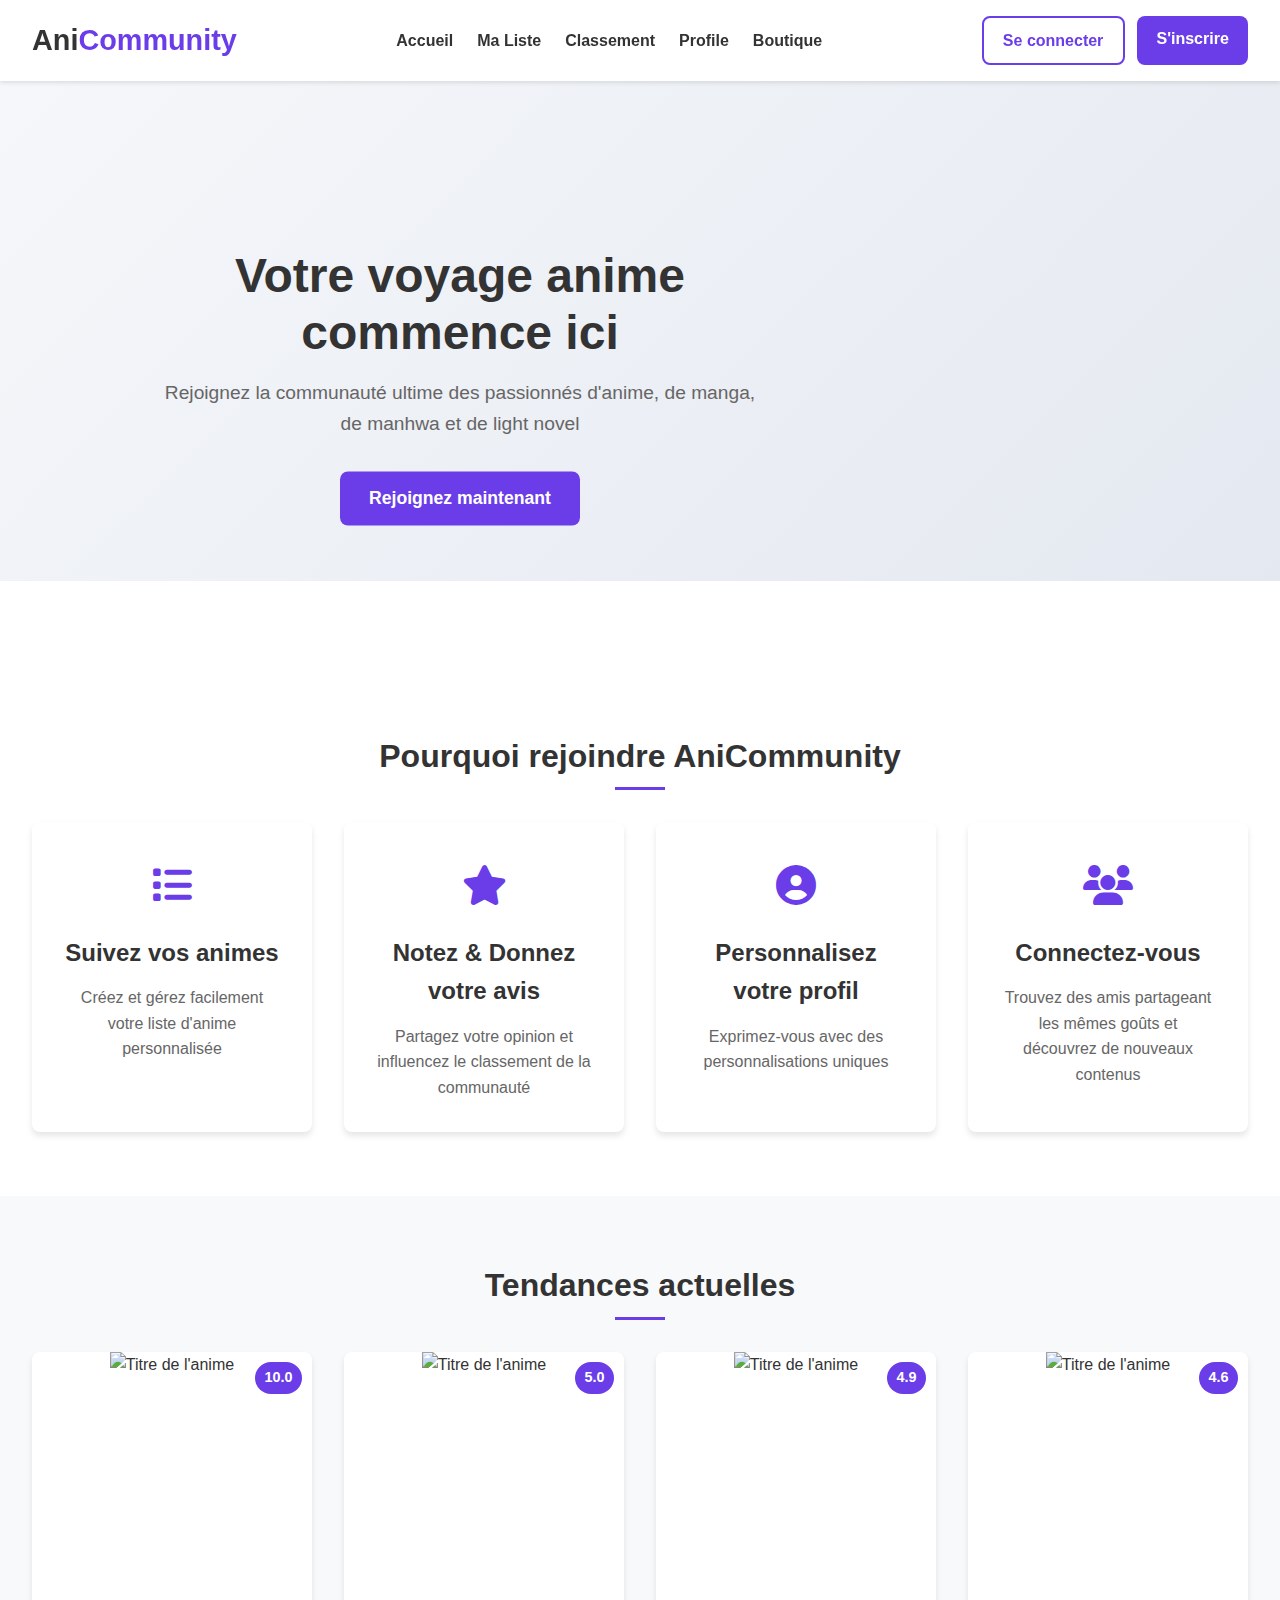
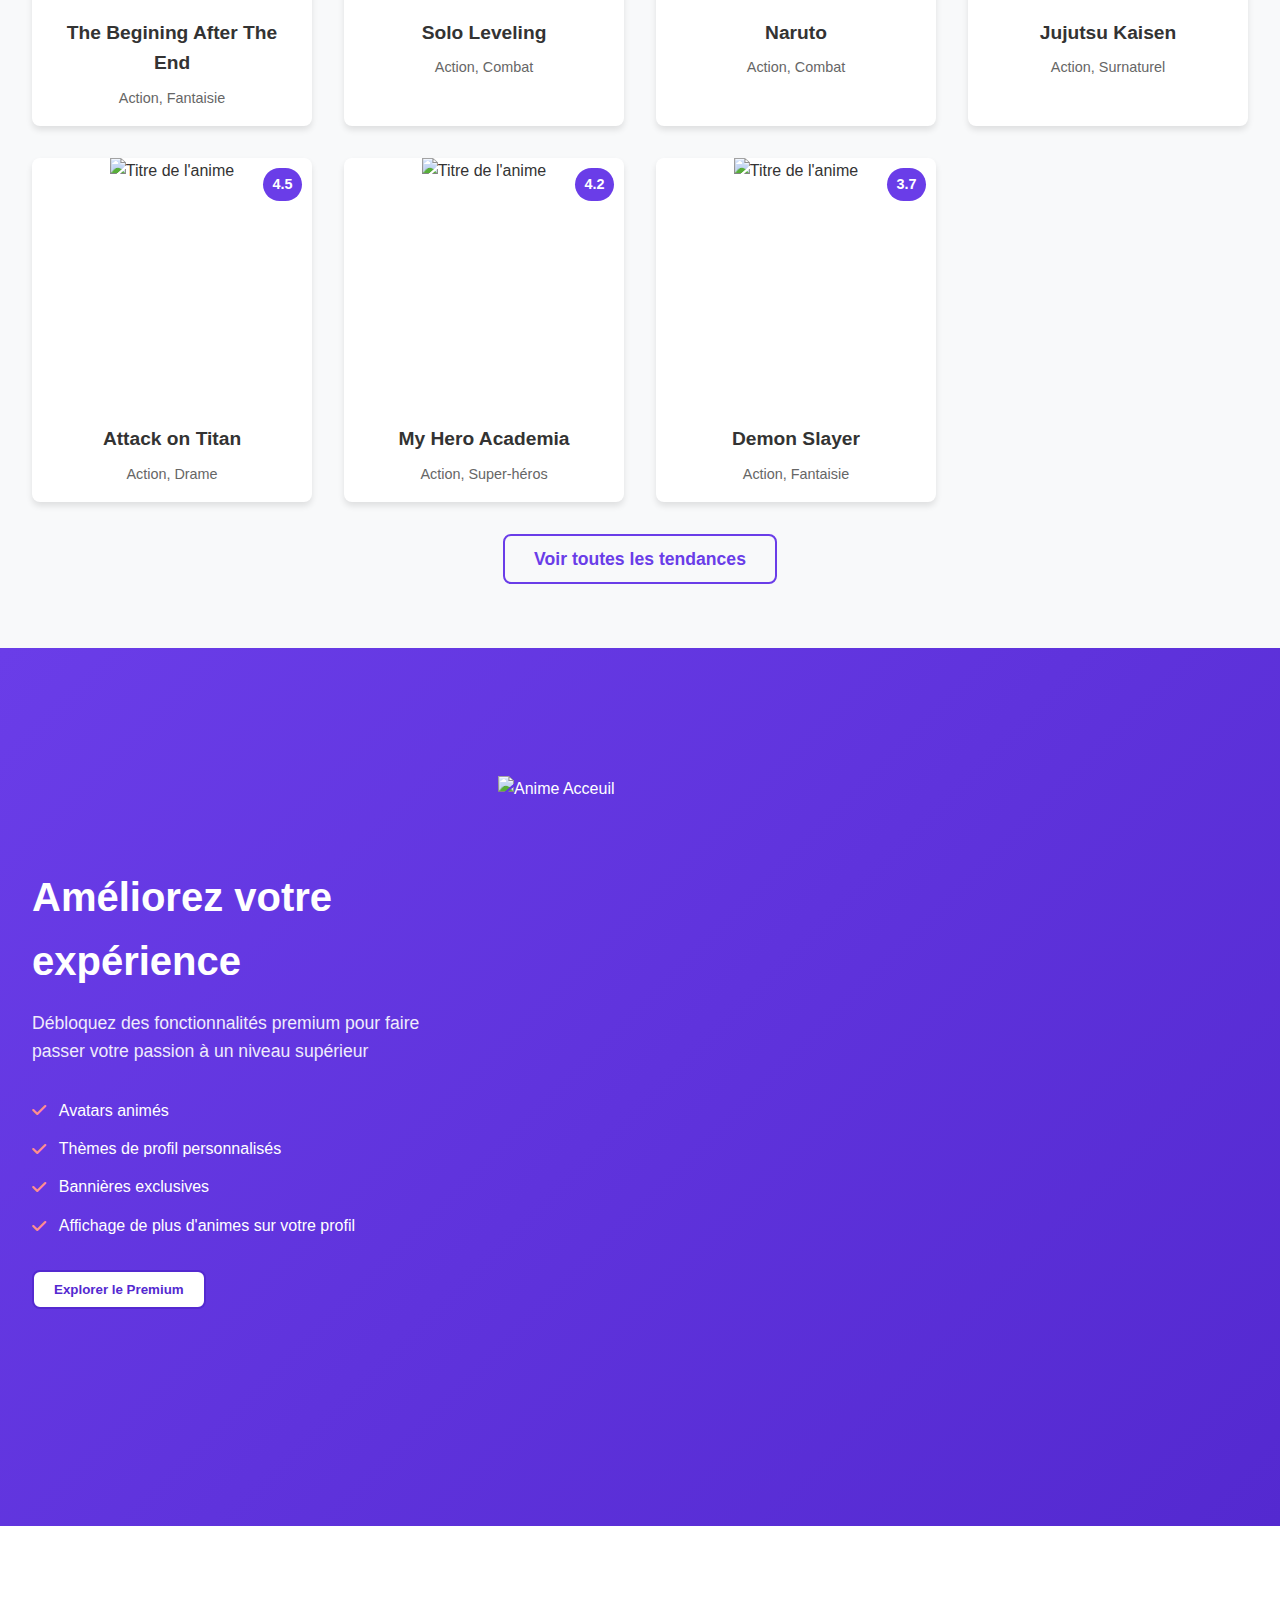
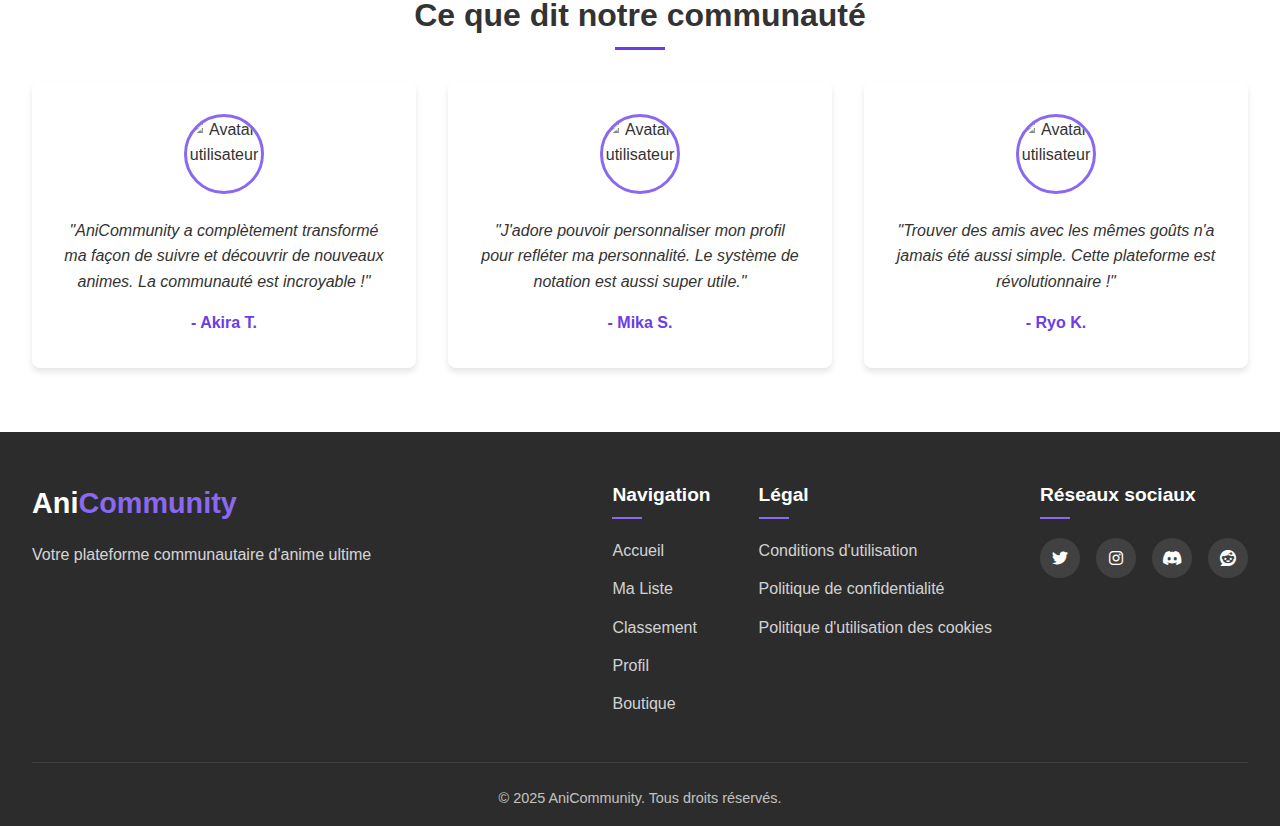
==== index.html @ d299026a "Corrections majeures" ====
<!DOCTYPE html>
<html lang="fr">
<head>
    <meta charset="UTF-8">
    <meta name="viewport" content="width=device-width, initial-scale=1.0">
    <title>AniCommunity - Accueil</title>
    <link rel="stylesheet" href="css/common.css">
    <link rel="stylesheet" href="css/index.css">
    <link rel="stylesheet" href="https://cdnjs.cloudflare.com/ajax/libs/font-awesome/6.4.0/css/all.min.css">
</head>
<body>
<header>
    <div id="navbar"></div>
    <script>
        fetch('navbar.html')
            .then(response => response.text())
            .then(data => document.getElementById('navbar').innerHTML = data);
    </script>
    <div class="hamburger">
        <span></span>
        <span></span>
        <span></span>
    </div>
</header>

<main>
    <section class="hero" style="position: relative; display: flex; align-items: center; justify-content: center; padding: 4rem 2rem; background: linear-gradient(135deg, #f5f7fa 0%, #e4e8f0 100%); z-index: 1; height: 500px;">
        <div class="hero-content" style="position: absolute; top: 50%; left: 50%; transform: translate(-80%, -30%); display: flex; flex-direction: column; align-items: center; justify-content: center; text-align: center;">
            <h1>Votre voyage anime commence ici</h1>
            <p>Rejoignez la communauté ultime des passionnés d'anime, de manga, de manhwa et de light novel</p>
            <a href="signup.html" class="btn btn-primary btn-large">Rejoignez maintenant</a>
        </div>
        <div class="hero-image" style="position: absolute; bottom: -300px; z-index: 1; left: 1200px;
@media (max-width: 1200px) { left: 900px; }
@media (max-width: 1440px) { left: 1100px; }">
            <img src="https://images-wixmp-ed30a86b8c4ca887773594c2.wixmp.com/f/8320e647-808a-4f99-9e38-e2a11ae2dbf0/dexfn2w-8a8ba5c8-3cc8-4432-b6ec-16a33c236e7b.png?token=eyJ0eXAiOiJKV1QiLCJhbGciOiJIUzI1NiJ9.[base64].6tFrs7Dg-juh70Pyo8nhT8acpIIxEr-tc-CbVE7uX70" alt="Anime Acceuil" style="max-width: none; width: 450px; height: auto;">
        </div>
    </section>





    <section class="features" style="position: relative; z-index: 2; background: white; padding-top: 150px; overflow: hidden;">
        <h2 class="section-title">Pourquoi rejoindre AniCommunity</h2>
        <div class="feature-cards">
            <div class="feature-card">
                <div class="feature-icon">
                    <i class="fas fa-list"></i>
                </div>
                <h3>Suivez vos animes</h3>
                <p>Créez et gérez facilement votre liste d'anime personnalisée</p>
            </div>
            <div class="feature-card">
                <div class="feature-icon">
                    <i class="fas fa-star"></i>
                </div>
                <h3>Notez & Donnez votre avis</h3>
                <p>Partagez votre opinion et influencez le classement de la communauté</p>
            </div>
            <div class="feature-card">
                <div class="feature-icon">
                    <i class="fas fa-user-circle"></i>
                </div>
                <h3>Personnalisez votre profil</h3>
                <p>Exprimez-vous avec des personnalisations uniques</p>
            </div>
            <div class="feature-card">
                <div class="feature-icon">
                    <i class="fas fa-users"></i>
                </div>
                <h3>Connectez-vous</h3>
                <p>Trouvez des amis partageant les mêmes goûts et découvrez de nouveaux contenus</p>
            </div>
        </div>
    </section>




    <section class="trending">
        <h2 class="section-title">Tendances actuelles</h2>
        <div class="anime-grid">
            <div class="anime-card">
                <div class="anime-image">
                    <img src="https://static.fnac-static.com/multimedia/Images/FR/NR/91/cf/e0/14733201/1507-1/tsp20230822075027/The-Beginning-After-the-End-T01.jpg" alt="Titre de l'anime">
                    <div class="rating">10.0</div>
                </div>
                <div class="anime-info">
                    <h3>The Begining After The End</h3>
                    <p>Action, Fantaisie</p>
                </div>
            </div>
            <div class="anime-card">
                <div class="anime-image">
                    <img src="https://i.etsystatic.com/37268737/r/il/68e56f/5739564279/il_fullxfull.5739564279_42bi.jpg" alt="Titre de l'anime">
                    <div class="rating">5.0</div>
                </div>
                <div class="anime-info">
                    <h3>Solo Leveling</h3>
                    <p>Action, Combat</p>
                </div>
            </div>
            <div class="anime-card">
                <div class="anime-image">
                    <img src="https://static.posters.cz/image/1300/affiches-et-posters/naruto-shippuden-group-i129089.jpg" alt="Titre de l'anime">
                    <div class="rating">4.9</div>
                </div>
                <div class="anime-info">
                    <h3>Naruto</h3>
                    <p>Action, Combat</p>
                </div>
            </div>
            <div class="anime-card">
                <div class="anime-image">
                    <img src="https://m.media-amazon.com/images/I/71Nel1871TL._AC_UF1000,1000_QL80_.jpg" alt="Titre de l'anime">
                    <div class="rating">4.6</div>
                </div>
                <div class="anime-info">
                    <h3>Jujutsu Kaisen</h3>
                    <p>Action, Surnaturel</p>
                </div>
            </div>
            <div class="anime-card">
                <div class="anime-image">
                    <img src="https://m.media-amazon.com/images/I/51K4w8DY5cL.jpg" alt="Titre de l'anime">
                    <div class="rating">4.5</div>
                </div>
                <div class="anime-info">
                    <h3>Attack on Titan</h3>
                    <p>Action, Drame</p>
                </div>
            </div>
            <div class="anime-card">
                <div class="anime-image">
                    <img src="https://www.yourdecoration.fr/cdn/shop/files/gbeye-fp4632-my-hero-academia-group-affiche-61x91-5cm.jpg?v=1727850975" alt="Titre de l'anime">
                    <div class="rating">4.2</div>
                </div>
                <div class="anime-info">
                    <h3>My Hero Academia</h3>
                    <p>Action, Super-héros</p>
                </div>
            </div>
            <div class="anime-card">
                <div class="anime-image">
                    <img src="https://m.media-amazon.com/images/I/71y0SGQsYLL._AC_SL1272_.jpg" alt="Titre de l'anime">
                    <div class="rating">3.7</div>
                </div>
                <div class="anime-info">
                    <h3>Demon Slayer</h3>
                    <p>Action, Fantaisie</p>
                </div>
            </div>
        </div>
        <button class="btn btn-secondary btn-large">Voir toutes les tendances</button>
    </section>

    <section class="premium-features">
        <div class="premium-content">
        <h2>Améliorez votre expérience</h2>
        <p>Débloquez des fonctionnalités premium pour faire passer votre passion à un niveau supérieur</p>
        <ul class="premium-list">
            <li><i class="fas fa-check"></i> Avatars animés</li>
            <li><i class="fas fa-check"></i> Thèmes de profil personnalisés</li>
            <li><i class="fas fa-check"></i> Bannières exclusives</li>
            <li><i class="fas fa-check"></i> Affichage de plus d'animes sur votre profil</li>
        </ul>
            <button class="btn btn-primary" style="background-color: white; color: #5429D0FF; border: 2px solid #5429D0FF; padding: 10px 20px; cursor: pointer; transition: all 0.3s ease;"
                    onmouseover="this.style.backgroundColor='#5429D0FF'; this.style.color='white';" onmouseout="this.style.backgroundColor='white'; this.style.color='#5429D0FF';">
                Explorer le Premium
            </button>
    </div>
        <div class="premium-image" style="position: relative; top: 64px;">
            <img src="https://www.pngplay.com/wp-content/uploads/12/Anime-Profile-Pictures-Transparent-Free-PNG.png" alt="Anime Acceuil" width="750" height="750">
        </div>
    </section>

    <section class="testimonials">
        <h2 class="section-title">Ce que dit notre communauté</h2>
        <div class="testimonial-cards">
            <div class="testimonial-card">
                <div class="user-avatar">
                    <img src="https://i.pinimg.com/736x/d0/c2/08/d0c208ff30a19f9da03ac38a7fea2071.jpg" alt="Avatar utilisateur">
                </div>
                <p class="testimonial-text">"AniCommunity a complètement transformé ma façon de suivre et découvrir de nouveaux animes. La communauté est incroyable !"</p>
                <p class="user-name">- Akira T.</p>
            </div>
            <div class="testimonial-card">
                <div class="user-avatar">
                    <img src="https://img.lovepik.com/element/45006/1281.png_860.png" alt="Avatar utilisateur">
                </div>
                <p class="testimonial-text">"J'adore pouvoir personnaliser mon profil pour refléter ma personnalité. Le système de notation est aussi super utile."</p>
                <p class="user-name">- Mika S.</p>
            </div>
            <div class="testimonial-card">
                <div class="user-avatar">
                    <img src="https://i.pinimg.com/736x/f9/33/43/f9334337328ec9e815d8a78c907fe5c3.jpg" alt="Avatar utilisateur">
                </div>
                <p class="testimonial-text">"Trouver des amis avec les mêmes goûts n'a jamais été aussi simple. Cette plateforme est révolutionnaire !"</p>
                <p class="user-name">- Ryo K.</p>
            </div>
        </div>
    </section>


</main>

<footer>
    <div class="footer-content">
        <div class="footer-logo">
            <h2>Ani<span>Community</span></h2>
            <p>Votre plateforme communautaire d'anime ultime</p>
        </div>
        <div class="footer-links">
            <div class="footer-column">
                <h3>Navigation</h3>
                <ul>
                    <li><a href="index.html">Accueil</a></li>
                    <li><a href="anime-list.html">Ma Liste</a></li>
                    <li><a href="rankings.html">Classement</a></li>
                    <li><a href="profile.html">Profil</a></li>
                    <li><a href="shop.html">Boutique</a></li>
                </ul>
            </div>
            <div class="footer-column">
                <h3>Légal</h3>
                <ul>
                    <li><a href="#">Conditions d'utilisation</a></li>
                    <li><a href="#">Politique de confidentialité</a></li>
                    <li><a href="#">Politique d'utilisation des cookies</a></li>
                </ul>
            </div>
            <div class="footer-column">
                <h3>Réseaux sociaux</h3>
                <div class="social-icons">
                    <a href="#"><i class="fab fa-twitter"></i></a>
                    <a href="#"><i class="fab fa-instagram"></i></a>
                    <a href="#"><i class="fab fa-discord"></i></a>
                    <a href="#"><i class="fab fa-reddit"></i></a>
                </div>
            </div>
        </div>
    </div>
    <div class="footer-bottom">
        <p>&copy; 2025 AniCommunity. Tous droits réservés.</p>
    </div>
</footer>
</body>
</html>
---- css/common.css ----
/* Global Styles */
:root {
  --primary-color: #6a3de8;
  --primary-light: #8b68f1;
  --primary-dark: #5429d0;
  --secondary-color: #ff6b6b;
  --secondary-light: #ff8e8e;
  --secondary-dark: #e54b4b;
  --text-color: #333333;
  --text-light: #666666;
  --background-color: #ffffff;
  --background-alt: #f8f9fa;
  --border-color: #e0e0e0;
  --success-color: #4caf50;
  --warning-color: #ff9800;
  --danger-color: #f44336;
  --box-shadow: 0 4px 6px rgba(0, 0, 0, 0.1);
  --transition: all 0.3s ease;
  --border-radius: 8px;
}

* {
  margin: 0;
  padding: 0;
  box-sizing: border-box;
}

body {
  font-family: "Segoe UI", Tahoma, Geneva, Verdana, sans-serif;
  color: var(--text-color);
  background-color: var(--background-color);
  line-height: 1.6;
}

a {
  text-decoration: none;
  color: var(--primary-color);
  transition: var(--transition);
}

a:hover {
  color: var(--primary-dark);
}

ul {
  list-style: none;
}

img {
  max-width: 100%;
  height: auto;
}

.container {
  width: 100%;
  max-width: 1200px;
  margin: 0 auto;
  padding: 0 20px;
}

.section-title {
  font-size: 2rem;
  font-weight: 700;
  text-align: center;
  margin-bottom: 2rem;
  position: relative;
  padding-bottom: 0.5rem;
}

.section-title::after {
  content: "";
  position: absolute;
  bottom: 0;
  left: 50%;
  transform: translateX(-50%);
  width: 50px;
  height: 3px;
  background-color: var(--primary-color);
}

/* Button Styles */
.btn {
  display: inline-block;
  padding: 0.6rem 1.2rem;
  border-radius: var(--border-radius);
  font-weight: 600;
  cursor: pointer;
  transition: var(--transition);
  border: none;
  outline: none;
  text-align: center;
}

.btn-primary {
  background-color: var(--primary-color);
  color: white;
}

.btn-primary:hover {
  background-color: var(--primary-dark);
}

.btn-secondary {
  background-color: transparent;
  color: var(--primary-color);
  border: 2px solid var(--primary-color);
}

.btn-secondary:hover {
  background-color: var(--primary-color);
  color: white;
}

.btn-large {
  padding: 0.8rem 1.8rem;
  font-size: 1.1rem;
}

.btn-icon {
  background: none;
  border: none;
  color: var(--text-light);
  cursor: pointer;
  font-size: 1rem;
  transition: var(--transition);
}

.btn-icon:hover {
  color: var(--primary-color);
}

/* Navbar Styles */
.navbar {
  display: flex;
  justify-content: space-between;
  align-items: center;
  padding: 1rem 2rem;
  background-color: white;
  box-shadow: 0 2px 4px rgba(0, 0, 0, 0.1);
  position: sticky;
  top: 0;
  z-index: 1000;
}

.logo h1 {
  font-size: 1.8rem;
  font-weight: 800;
  color: var(--text-color);
}

.logo span {
  color: var(--primary-color);
}

.nav-links {
  display: flex;
  gap: 1.5rem;
}

.nav-links a {
  color: var(--text-color);
  font-weight: 600;
  padding: 0.5rem 0;
  position: relative;
}

.nav-links a::after {
  content: "";
  position: absolute;
  bottom: 0;
  left: 0;
  width: 0;
  height: 2px;
  background-color: var(--primary-color);
  transition: var(--transition);
}

.nav-links a:hover::after,
.nav-links a.active::after {
  width: 100%;
}

.nav-links a.active {
  color: var(--primary-color);
}

.auth-buttons {
  display: flex;
  gap: 0.8rem;
}

.hamburger {
  display: none;
  flex-direction: column;
  cursor: pointer;
}

.hamburger span {
  width: 25px;
  height: 3px;
  background-color: var(--text-color);
  margin: 2px 0;
  transition: var(--transition);
}

/* Footer Styles */
footer {
  background-color: #2c2c2c;
  color: white;
  padding: 3rem 2rem 1rem;
}

.footer-content {
  display: flex;
  flex-wrap: wrap;
  justify-content: space-between;
  margin-bottom: 2rem;
}

.footer-logo h2 {
  font-size: 1.8rem;
  margin-bottom: 1rem;
}

.footer-logo span {
  color: var(--primary-light);
}

.footer-logo p {
  opacity: 0.8;
}

.footer-links {
  display: flex;
  flex-wrap: wrap;
  gap: 3rem;
}

.footer-column h3 {
  margin-bottom: 1.2rem;
  font-size: 1.2rem;
  position: relative;
  padding-bottom: 0.5rem;
}

.footer-column h3::after {
  content: "";
  position: absolute;
  bottom: 0;
  left: 0;
  width: 30px;
  height: 2px;
  background-color: var(--primary-light);
}

.footer-column ul li {
  margin-bottom: 0.8rem;
}

.footer-column ul li a {
  color: rgba(255, 255, 255, 0.8);
  transition: var(--transition);
}

.footer-column ul li a:hover {
  color: var(--primary-light);
}

.social-icons {
  display: flex;
  gap: 1rem;
}

.social-icons a {
  display: flex;
  align-items: center;
  justify-content: center;
  width: 40px;
  height: 40px;
  border-radius: 50%;
  background-color: rgba(255, 255, 255, 0.1);
  color: white;
  transition: var(--transition);
}

.social-icons a:hover {
  background-color: var(--primary-color);
  transform: translateY(-3px);
}

.footer-bottom {
  text-align: center;
  padding-top: 1.5rem;
  border-top: 1px solid rgba(255, 255, 255, 0.1);
}

.footer-bottom p {
  opacity: 0.7;
  font-size: 0.9rem;
}

/* Common Components */
.pagination {
  display: flex;
  justify-content: center;
  gap: 0.5rem;
  margin-top: 2rem;
}

.pagination-btn {
  width: 40px;
  height: 40px;
  display: flex;
  align-items: center;
  justify-content: center;
  border: 1px solid var(--border-color);
  background-color: white;
  border-radius: 4px;
  cursor: pointer;
  transition: var(--transition);
}

.pagination-btn:hover {
  border-color: var(--primary-color);
  color: var(--primary-color);
}

.pagination-btn.active {
  background-color: var(--primary-color);
  color: white;
  border-color: var(--primary-color);
}

/* Tab Components */
.tab-btn {
  background: none;
  border: none;
  padding: 0.5rem 1rem;
  font-size: 1rem;
  font-weight: 600;
  color: var(--text-light);
  cursor: pointer;
  transition: var(--transition);
  position: relative;
}

.tab-btn::after {
  content: "";
  position: absolute;
  bottom: -1rem;
  left: 0;
  width: 0;
  height: 3px;
  background-color: var(--primary-color);
  transition: var(--transition);
}

.tab-btn:hover {
  color: var(--primary-color);
}

.tab-btn.active {
  color: var(--primary-color);
}

.tab-btn.active::after {
  width: 100%;
}

.tab-content {
  display: none;
}

.tab-content.active {
  display: block;
}

/* Anime Card Component */
.anime-grid {
  display: grid;
  grid-template-columns: repeat(auto-fill, minmax(220px, 1fr));
  gap: 2rem;
  margin: 2rem 0;
}

.anime-card {
  background-color: white;
  border-radius: var(--border-radius);
  overflow: hidden;
  box-shadow: var(--box-shadow);
  transition: var(--transition);
}

.anime-card:hover {
  transform: translateY(-5px);
}

.anime-image {
  position: relative;
  height: 250px;
  overflow: hidden;
}

.anime-image img {
  width: 100%;
  height: 100%;
  object-fit: cover;
  transition: var(--transition);
}

.anime-card:hover .anime-image img {
  transform: scale(1.05);
}

.rating {
  position: absolute;
  top: 10px;
  right: 10px;
  background-color: var(--primary-color);
  color: white;
  padding: 0.3rem 0.6rem;
  border-radius: 20px;
  font-weight: 700;
  font-size: 0.9rem;
}

.anime-info {
  padding: 1rem;
}

.anime-info h3 {
  margin-bottom: 0.5rem;
  font-size: 1.2rem;
}

.anime-info p {
  color: var(--text-light);
  font-size: 0.9rem;
}

/* Responsive Styles */
@media (max-width: 1024px) {
  .footer-content {
    flex-direction: column;
    gap: 2rem;
  }
}

@media (max-width: 768px) {
  .navbar {
    position: relative;
  }

  .nav-links {
    position: absolute;
    top: 100%;
    left: 0;
    width: 100%;
    flex-direction: column;
    background-color: white;
    padding: 1rem 0;
    box-shadow: 0 4px 6px rgba(0, 0, 0, 0.1);
    display: none;
    z-index: 1000;
  }

  .nav-links.active {
    display: flex;
  }

  .hamburger {
    display: flex;
  }

  .hamburger.active span:nth-child(1) {
    transform: rotate(45deg) translate(5px, 5px);
  }

  .hamburger.active span:nth-child(2) {
    opacity: 0;
  }

  .hamburger.active span:nth-child(3) {
    transform: rotate(-45deg) translate(5px, -5px);
  }

  .auth-buttons {
    display: none;
  }

  .footer-content {
    flex-direction: column;
    gap: 2rem;
  }

  .footer-links {
    flex-direction: column;
    gap: 2rem;
  }

  .anime-grid {
    grid-template-columns: 1fr;
  }
}

@media (max-width: 480px) {
  .section-title {
    font-size: 1.5rem;
  }

  .tab-btn::after {
    bottom: 0;
  }
}
---- css/index.css ----
/* Hero Section */
.hero {
  display: flex;
  align-items: center;
  justify-content: space-between;
  padding: 4rem 2rem;
  background: linear-gradient(135deg, #f5f7fa 0%, #e4e8f0 100%);
}

.hero-content {
  flex: 1;
  max-width: 600px;
}

.hero-content h1 {
  font-size: 3rem;
  font-weight: 800;
  margin-bottom: 1rem;
  line-height: 1.2;
}

.hero-content p {
  font-size: 1.2rem;
  margin-bottom: 2rem;
  color: var(--text-light);
}

.hero-image {
  flex: 1;
  display: flex;
  justify-content: center;
  align-items: center;
}

.hero-image img {
  max-width: 100%;
  animation: float 3s ease-in-out infinite;
}

@keyframes float {
  0% {
    transform: translateY(0px);
  }
  50% {
    transform: translateY(-10px);
  }
  100% {
    transform: translateY(0px);
  }
}

/* Features Section */
.features {
  padding: 4rem 2rem;
  background-color: var(--background-color);
}

.feature-cards {
  display: grid;
  grid-template-columns: repeat(auto-fit, minmax(250px, 1fr));
  gap: 2rem;
  margin-top: 2rem;
}

.feature-card {
  background-color: white;
  padding: 2rem;
  border-radius: var(--border-radius);
  box-shadow: var(--box-shadow);
  text-align: center;
  transition: var(--transition);
}

.feature-card:hover {
  transform: translateY(-5px);
}

.feature-icon {
  font-size: 2.5rem;
  color: var(--primary-color);
  margin-bottom: 1rem;
}

.feature-card h3 {
  font-size: 1.5rem;
  margin-bottom: 0.8rem;
}

.feature-card p {
  color: var(--text-light);
}

/* Trending Section */
.trending {
  padding: 4rem 2rem;
  background-color: var(--background-alt);
  text-align: center;
}

/* Premium Features Section */
.premium-features {
  display: flex;
  align-items: center;
  padding: 4rem 2rem;
  background: linear-gradient(135deg, #6a3de8 0%, #5429d0 100%);
  color: white;
}

.premium-content {
  flex: 1;
  padding-right: 2rem;
}

.premium-content h2 {
  font-size: 2.5rem;
  margin-bottom: 1rem;
}

.premium-content p {
  margin-bottom: 2rem;
  font-size: 1.1rem;
  opacity: 0.9;
}

.premium-list {
  margin-bottom: 2rem;
}

.premium-list li {
  margin-bottom: 0.8rem;
  display: flex;
  align-items: center;
}

.premium-list li i {
  margin-right: 0.8rem;
  color: var(--secondary-light);
}

.premium-image {
  flex: 1;
  display: flex;
  justify-content: center;
}

/* Testimonials Section */
.testimonials {
  padding: 4rem 2rem;
  background-color: var(--background-color);
}

.testimonial-cards {
  display: grid;
  grid-template-columns: repeat(auto-fit, minmax(300px, 1fr));
  gap: 2rem;
  margin-top: 2rem;
}

.testimonial-card {
  background-color: white;
  padding: 2rem;
  border-radius: var(--border-radius);
  box-shadow: var(--box-shadow);
  text-align: center;
}

.user-avatar {
  width: 80px;
  height: 80px;
  border-radius: 50%;
  overflow: hidden;
  margin: 0 auto 1.5rem;
  border: 3px solid var(--primary-light);
}

.user-avatar img {
  width: 100%;
  height: 100%;
  object-fit: cover;
}

.testimonial-text {
  font-style: italic;
  margin-bottom: 1rem;
  color: var(--text-color);
}

.user-name {
  font-weight: 700;
  color: var(--primary-color);
}

/* Responsive Styles */
@media (max-width: 1024px) {
  .hero {
    flex-direction: column;
    text-align: center;
    gap: 2rem;
  }

  .hero-content {
    max-width: 100%;
  }

  .premium-features {
    flex-direction: column;
    text-align: center;
  }

  .premium-content {
    padding-right: 0;
    margin-bottom: 2rem;
  }

  .feature-cards,
  .testimonial-cards {
    grid-template-columns: 1fr;
  }
}

@media (max-width: 480px) {
  .hero-content h1 {
    font-size: 2rem;
  }

  .premium-content h2 {
    font-size: 1.8rem;
  }
}
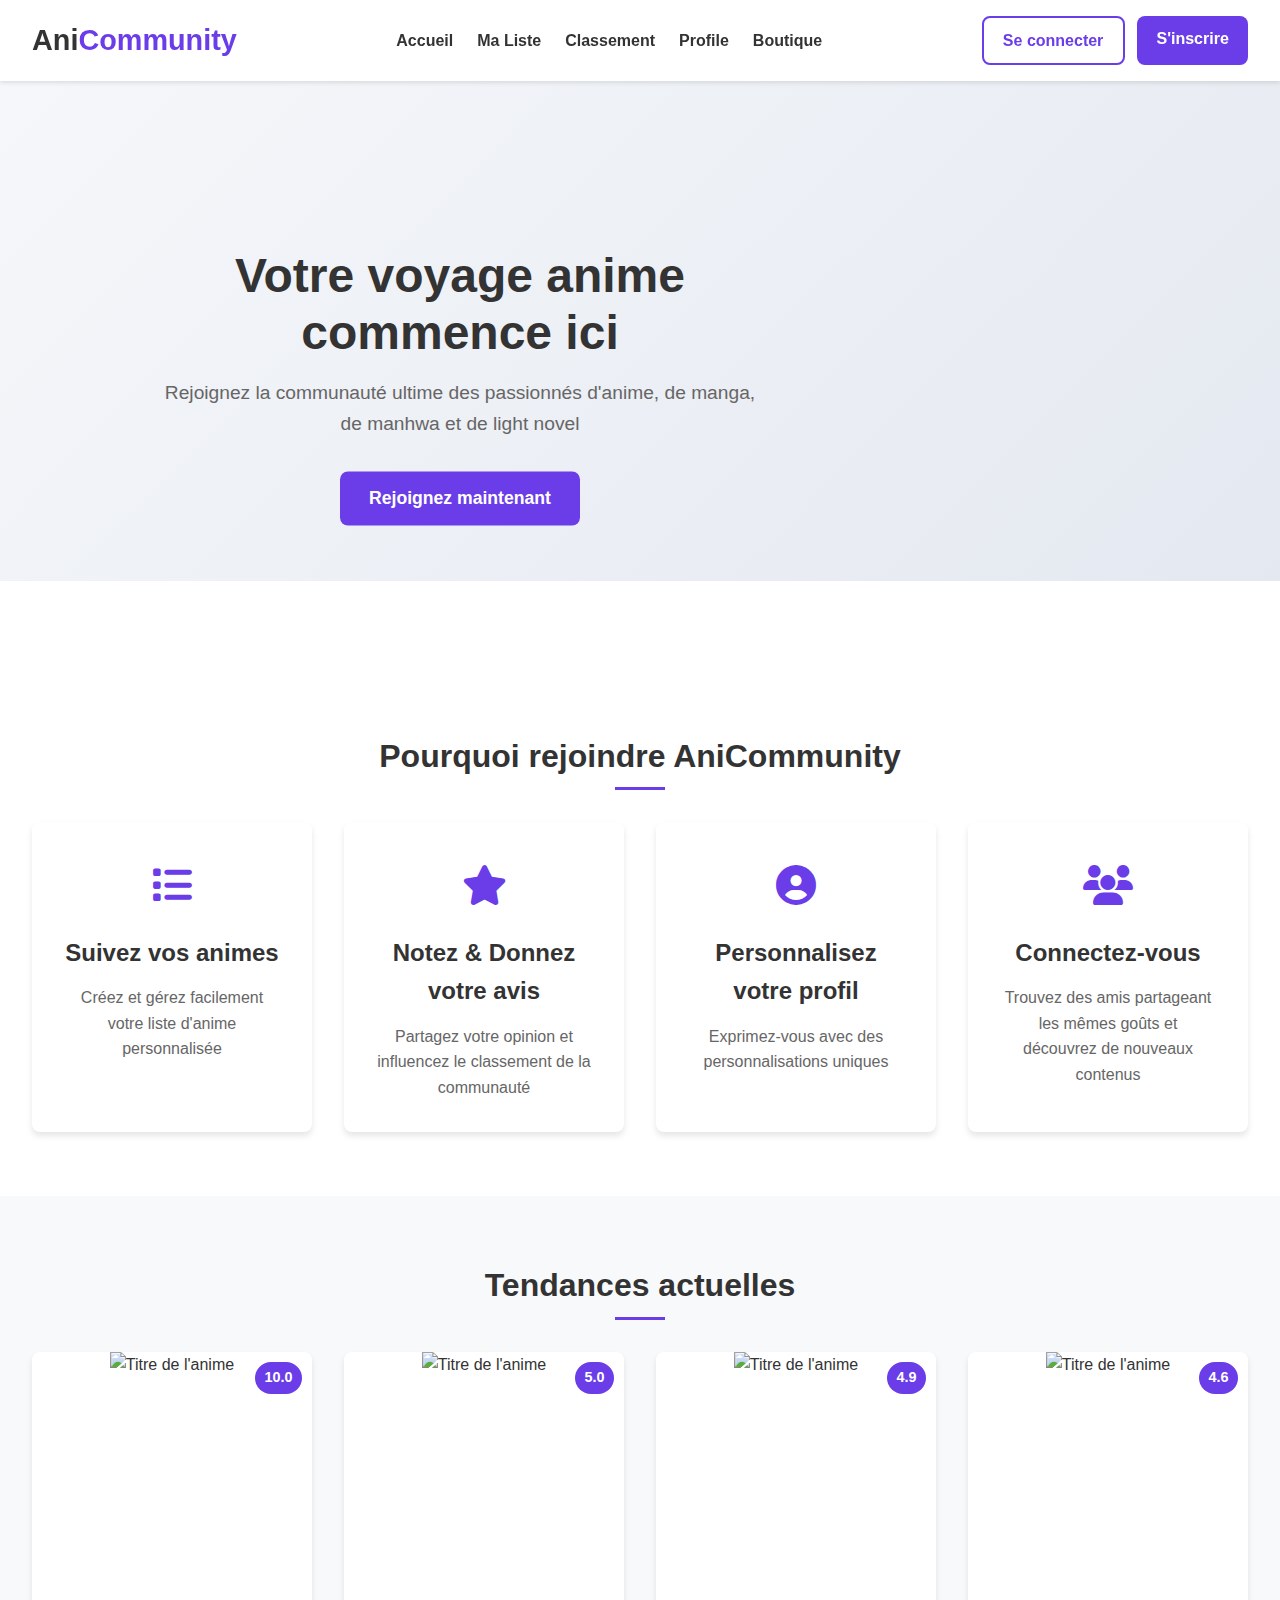
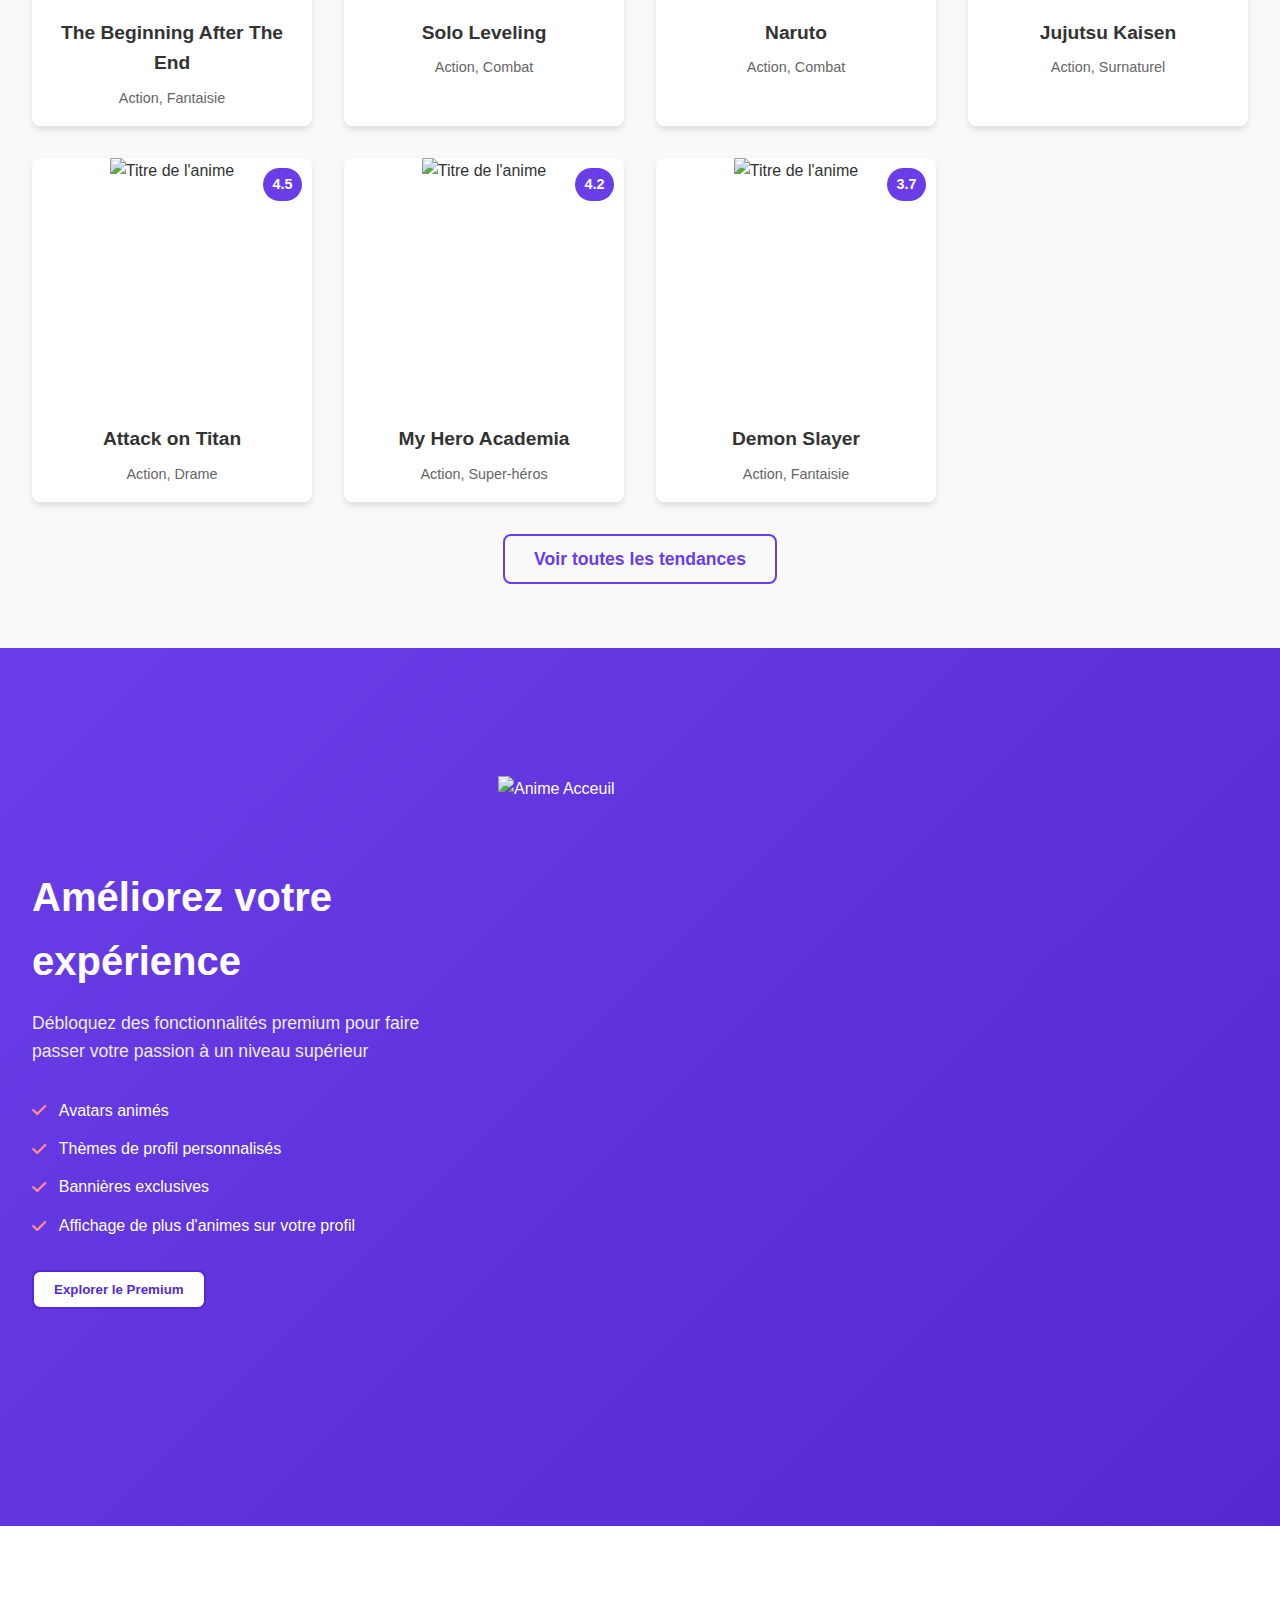
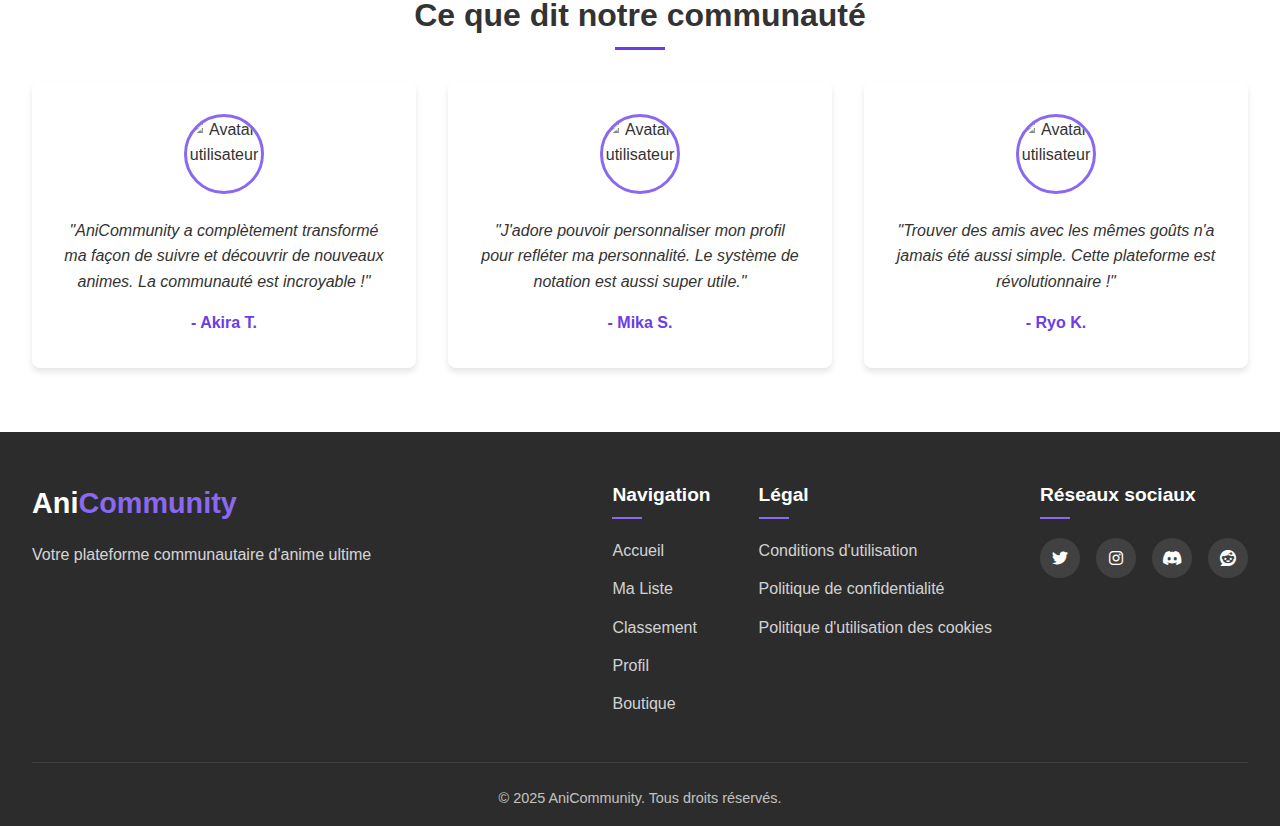
==== commit dea16657: "Update index.html" ====
--- a/index.html
+++ b/index.html
@@ -87,7 +87,7 @@
                     <div class="rating">10.0</div>
                 </div>
                 <div class="anime-info">
-                    <h3>The Begining After The End</h3>
+                    <h3>The Beginning After The End</h3>
                     <p>Action, Fantaisie</p>
                 </div>
             </div>
@@ -246,4 +246,4 @@
     </div>
 </footer>
 </body>
-</html>+</html>
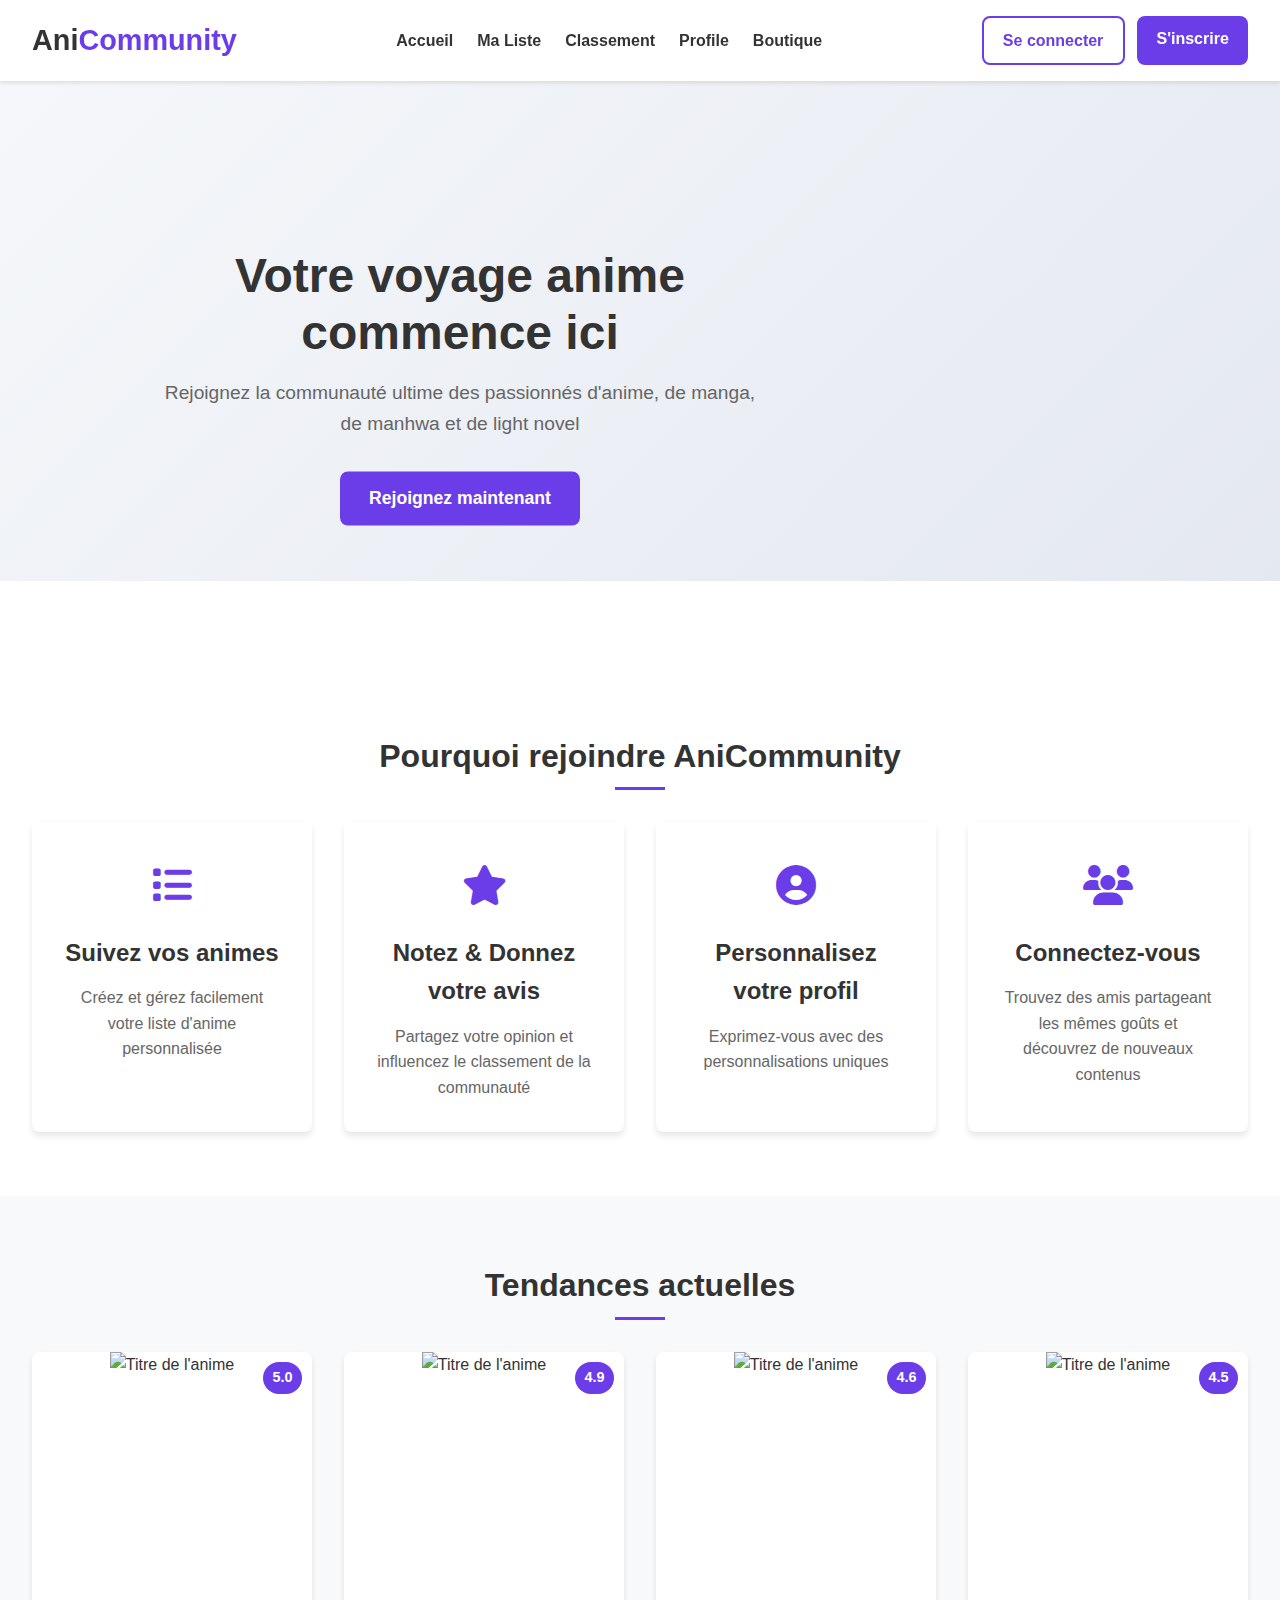
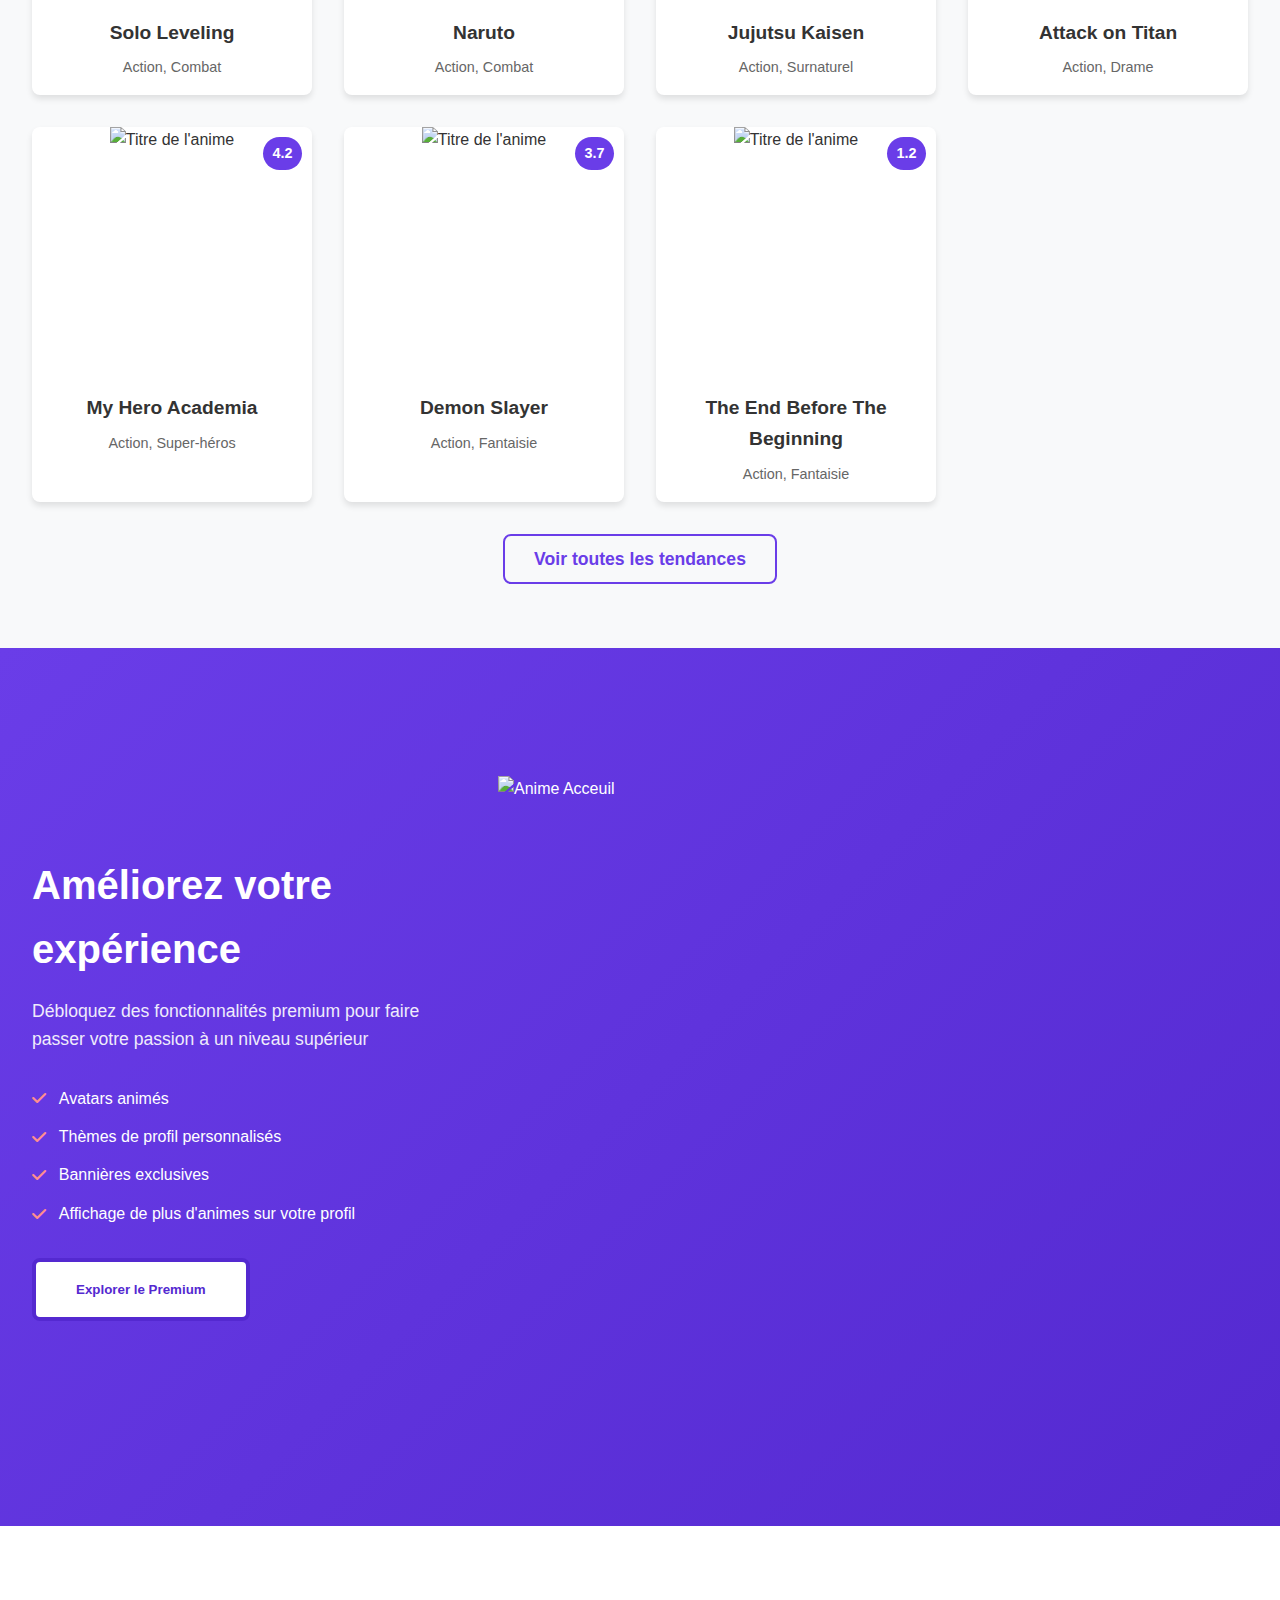
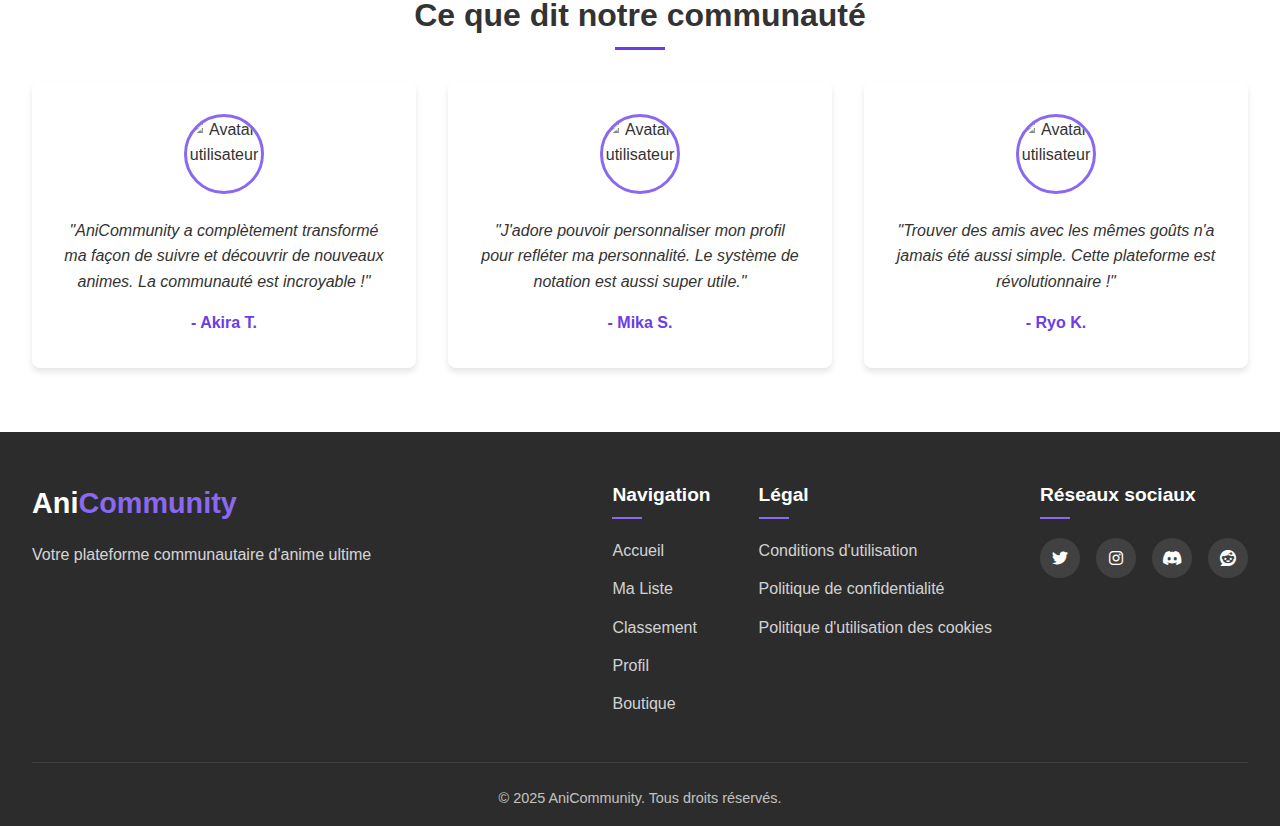
==== commit c9bb8281: "Ajoute image + modification classement" ====
--- a/index.html
+++ b/index.html
@@ -28,8 +28,9 @@
         <div class="hero-content" style="position: absolute; top: 50%; left: 50%; transform: translate(-80%, -30%); display: flex; flex-direction: column; align-items: center; justify-content: center; text-align: center;">
             <h1>Votre voyage anime commence ici</h1>
             <p>Rejoignez la communauté ultime des passionnés d'anime, de manga, de manhwa et de light novel</p>
-            <a href="signup.html" class="btn btn-primary btn-large">Rejoignez maintenant</a>
-        </div>
+            <a href="signup.html" class="btn btn-primary btn-large" style="color: #ffffff; text-decoration: none;" onmouseover="this.style.color='white'" onmouseout="this.style.color='white'">Rejoignez maintenant</a>
+        </div>
+
         <div class="hero-image" style="position: absolute; bottom: -300px; z-index: 1; left: 1200px;
 @media (max-width: 1200px) { left: 900px; }
 @media (max-width: 1440px) { left: 1100px; }">
@@ -83,16 +84,6 @@
         <div class="anime-grid">
             <div class="anime-card">
                 <div class="anime-image">
-                    <img src="https://static.fnac-static.com/multimedia/Images/FR/NR/91/cf/e0/14733201/1507-1/tsp20230822075027/The-Beginning-After-the-End-T01.jpg" alt="Titre de l'anime">
-                    <div class="rating">10.0</div>
-                </div>
-                <div class="anime-info">
-                    <h3>The Beginning After The End</h3>
-                    <p>Action, Fantaisie</p>
-                </div>
-            </div>
-            <div class="anime-card">
-                <div class="anime-image">
                     <img src="https://i.etsystatic.com/37268737/r/il/68e56f/5739564279/il_fullxfull.5739564279_42bi.jpg" alt="Titre de l'anime">
                     <div class="rating">5.0</div>
                 </div>
@@ -148,6 +139,16 @@
                 </div>
                 <div class="anime-info">
                     <h3>Demon Slayer</h3>
+                    <p>Action, Fantaisie</p>
+                </div>
+            </div>
+            <div class="anime-card">
+                <div class="anime-image">
+                    <img src="https://static.fnac-static.com/multimedia/Images/FR/NR/91/cf/e0/14733201/1507-1/tsp20230822075027/The-Beginning-After-the-End-T01.jpg" alt="Titre de l'anime">
+                    <div class="rating">1.2</div>
+                </div>
+                <div class="anime-info">
+                    <h3>The End Before The Beginning</h3>
                     <p>Action, Fantaisie</p>
                 </div>
             </div>
@@ -165,8 +166,8 @@
             <li><i class="fas fa-check"></i> Bannières exclusives</li>
             <li><i class="fas fa-check"></i> Affichage de plus d'animes sur votre profil</li>
         </ul>
-            <button class="btn btn-primary" style="background-color: white; color: #5429D0FF; border: 2px solid #5429D0FF; padding: 10px 20px; cursor: pointer; transition: all 0.3s ease;"
-                    onmouseover="this.style.backgroundColor='#5429D0FF'; this.style.color='white';" onmouseout="this.style.backgroundColor='white'; this.style.color='#5429D0FF';">
+            <button class="btn btn-primary" style="background-color: white; color: #5429D0FF; border: 4px solid #5429D0FF; padding: 20px 40px; cursor: pointer; transition: all 0.3s ease;"
+                    onmouseover="this.style.backgroundColor='#5429D0FF'; this.style.color='white';" onmouseout="this.style.backgroundColor='white'; this.style.color='#5429D0FF'; ">
                 Explorer le Premium
             </button>
     </div>
@@ -246,4 +247,4 @@
     </div>
 </footer>
 </body>
-</html>
+</html>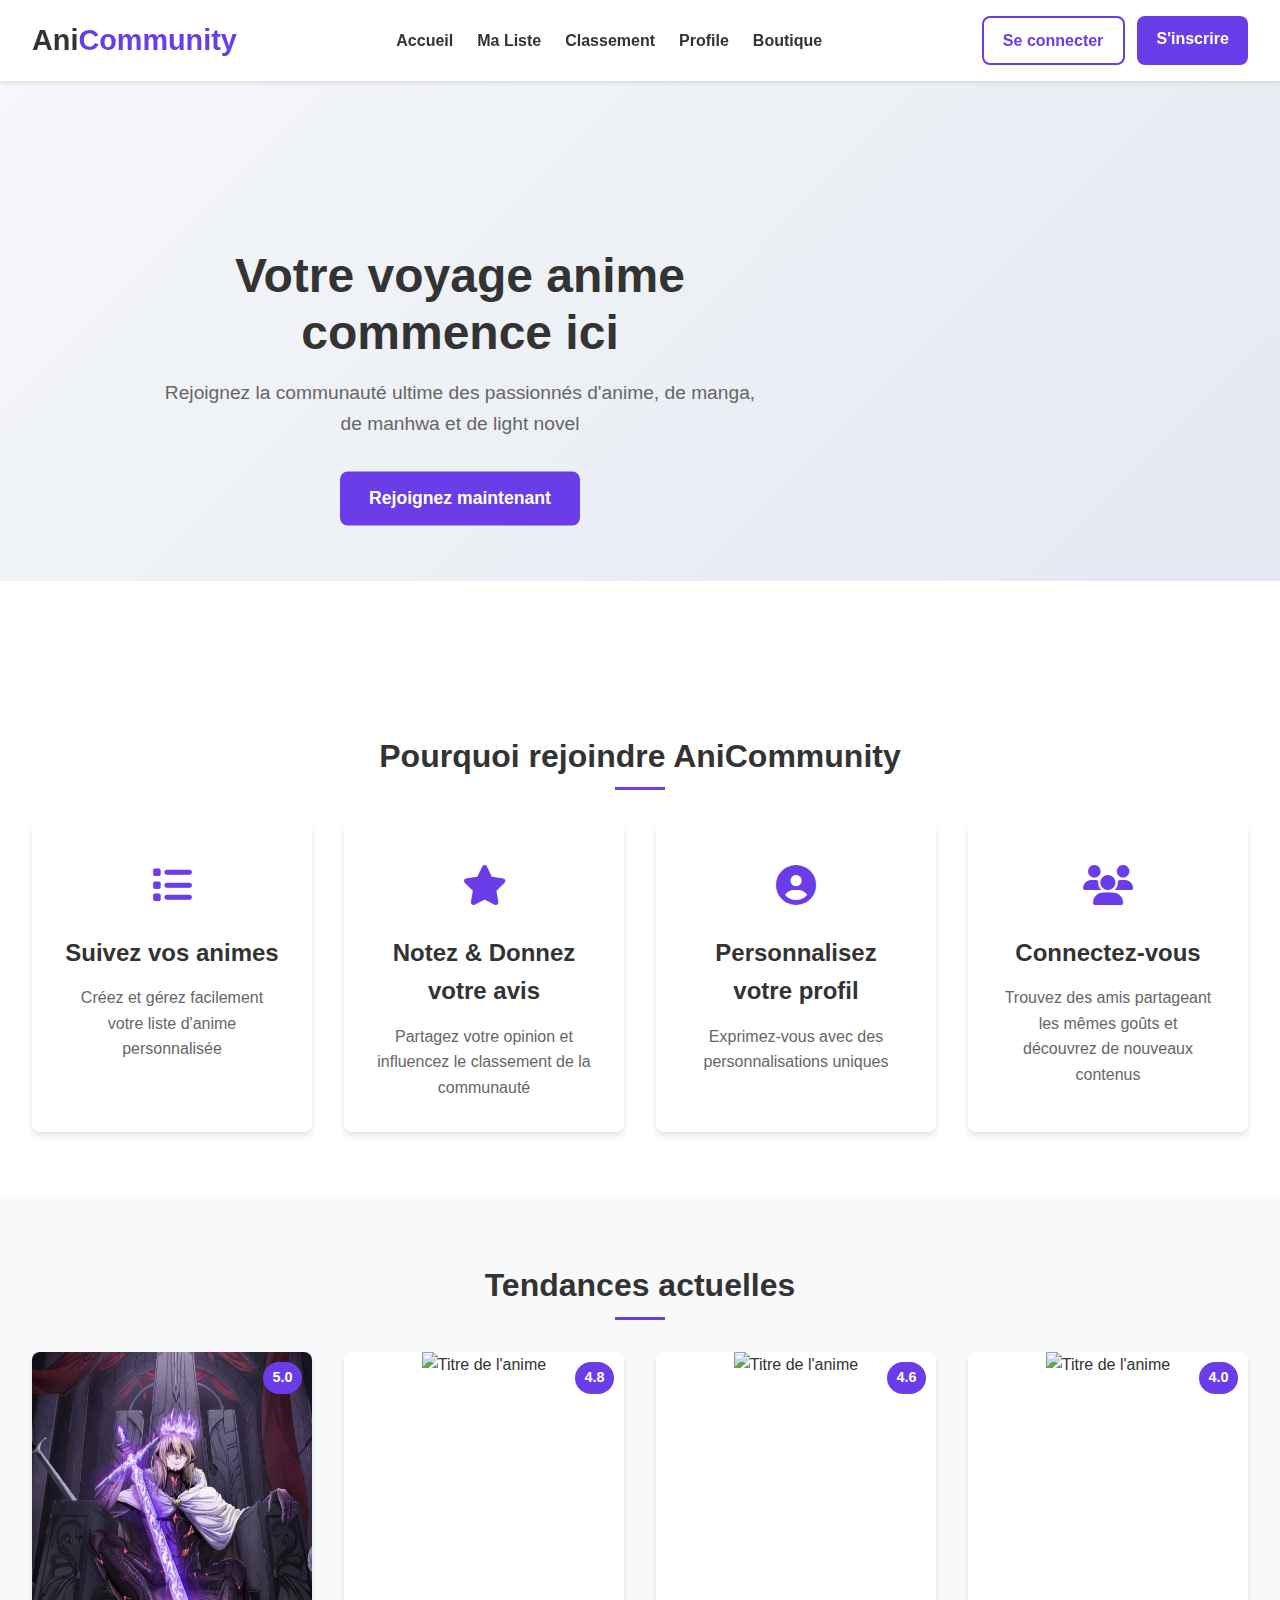
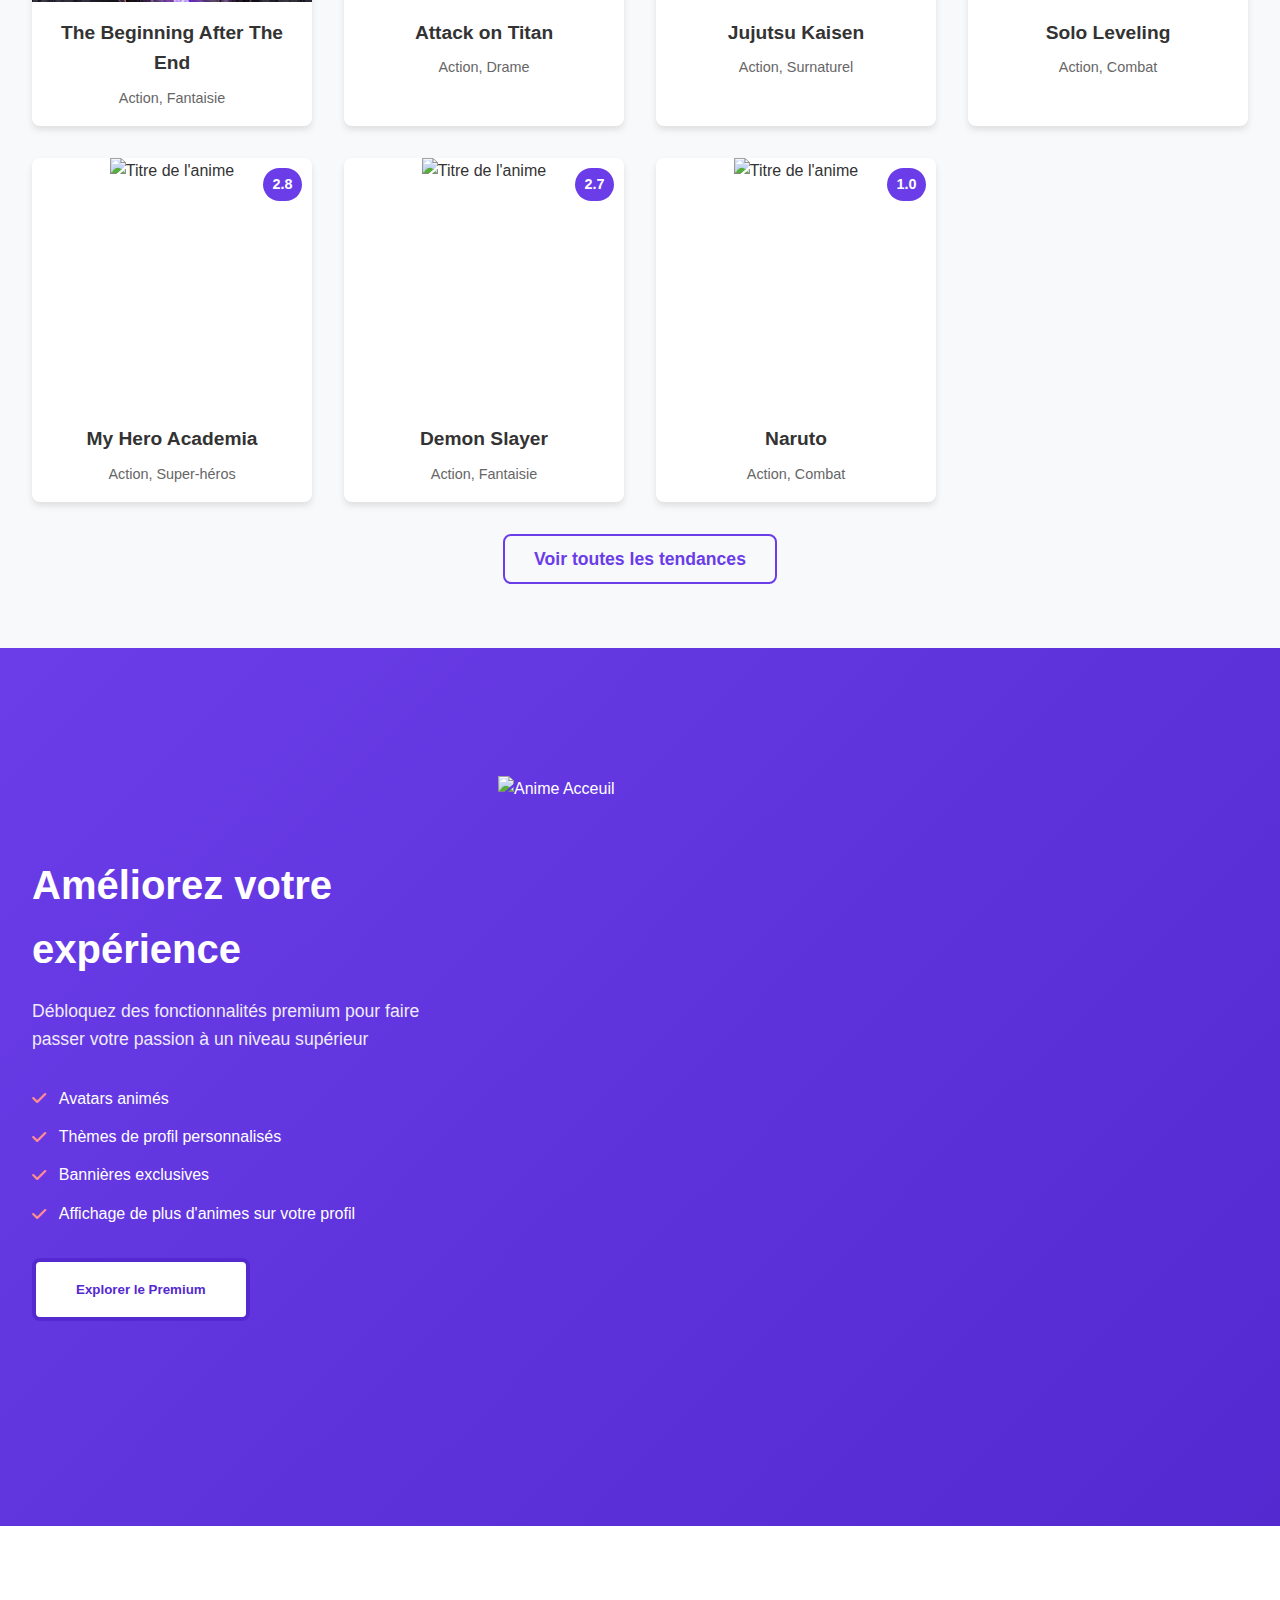
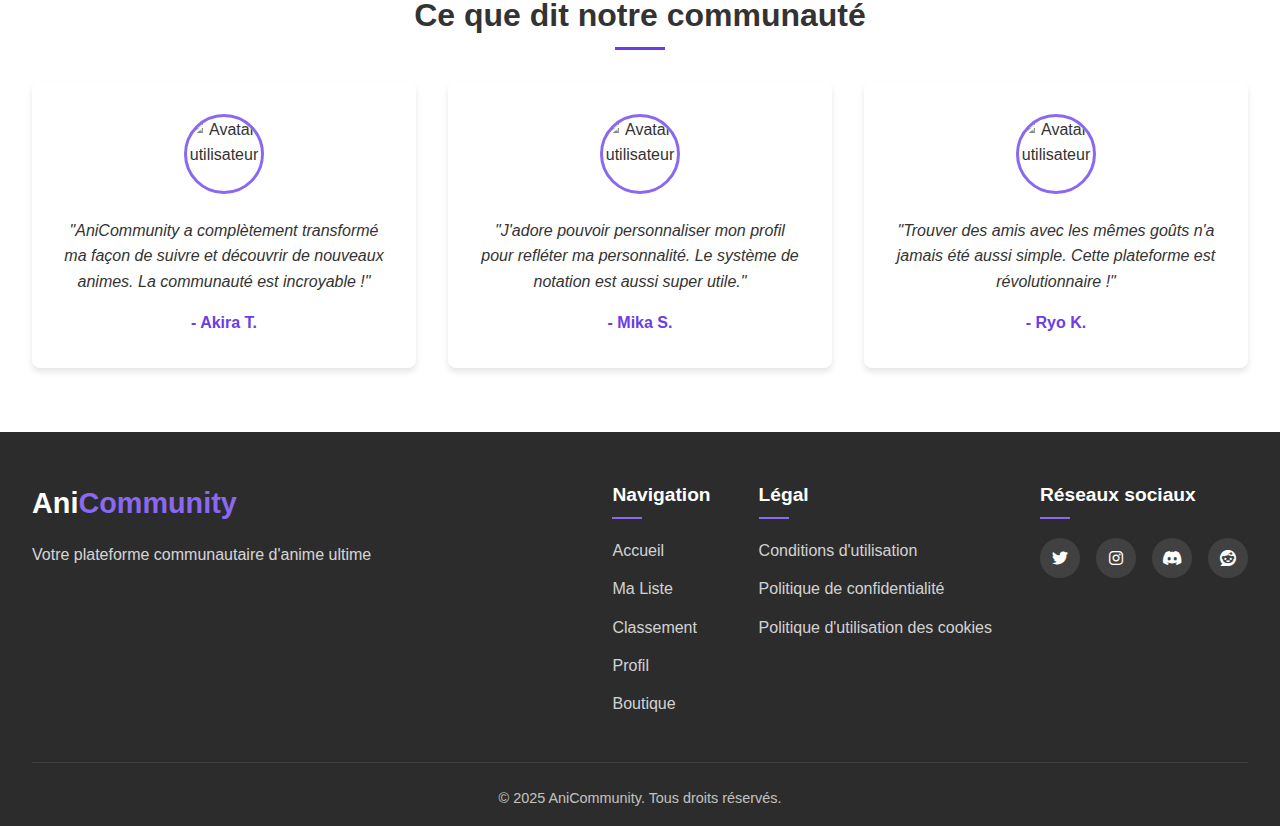
==== commit fb7300bc: "Corrections d'erreurs d'un avis frauduleux" ====
--- a/index.html
+++ b/index.html
@@ -84,8 +84,38 @@
         <div class="anime-grid">
             <div class="anime-card">
                 <div class="anime-image">
+                    <img src="./images/tbate.jpg" alt="Titre de l'anime">
+                    <div class="rating">5.0</div>
+                </div>
+                <div class="anime-info">
+                    <h3>The Beginning After The End</h3>
+                    <p>Action, Fantaisie</p>
+                </div>
+            </div>
+            <div class="anime-card">
+                <div class="anime-image">
+                    <img src="https://m.media-amazon.com/images/I/51K4w8DY5cL.jpg" alt="Titre de l'anime">
+                    <div class="rating">4.8</div>
+                </div>
+                <div class="anime-info">
+                    <h3>Attack on Titan</h3>
+                    <p>Action, Drame</p>
+                </div>
+            </div>
+            <div class="anime-card">
+                <div class="anime-image">
+                    <img src="https://m.media-amazon.com/images/I/71Nel1871TL._AC_UF1000,1000_QL80_.jpg" alt="Titre de l'anime">
+                    <div class="rating">4.6</div>
+                </div>
+                <div class="anime-info">
+                    <h3>Jujutsu Kaisen</h3>
+                    <p>Action, Surnaturel</p>
+                </div>
+            </div>
+            <div class="anime-card">
+                <div class="anime-image">
                     <img src="https://i.etsystatic.com/37268737/r/il/68e56f/5739564279/il_fullxfull.5739564279_42bi.jpg" alt="Titre de l'anime">
-                    <div class="rating">5.0</div>
+                    <div class="rating">4.0</div>
                 </div>
                 <div class="anime-info">
                     <h3>Solo Leveling</h3>
@@ -94,62 +124,32 @@
             </div>
             <div class="anime-card">
                 <div class="anime-image">
+                    <img src="https://www.yourdecoration.fr/cdn/shop/files/gbeye-fp4632-my-hero-academia-group-affiche-61x91-5cm.jpg?v=1727850975" alt="Titre de l'anime">
+                    <div class="rating">2.8</div>
+                </div>
+                <div class="anime-info">
+                    <h3>My Hero Academia</h3>
+                    <p>Action, Super-héros</p>
+                </div>
+            </div>
+            <div class="anime-card">
+                <div class="anime-image">
+                    <img src="https://m.media-amazon.com/images/I/71y0SGQsYLL._AC_SL1272_.jpg" alt="Titre de l'anime">
+                    <div class="rating">2.7</div>
+                </div>
+                <div class="anime-info">
+                    <h3>Demon Slayer</h3>
+                    <p>Action, Fantaisie</p>
+                </div>
+            </div>
+            <div class="anime-card">
+                <div class="anime-image">
                     <img src="https://static.posters.cz/image/1300/affiches-et-posters/naruto-shippuden-group-i129089.jpg" alt="Titre de l'anime">
-                    <div class="rating">4.9</div>
+                    <div class="rating">1.0</div>
                 </div>
                 <div class="anime-info">
                     <h3>Naruto</h3>
                     <p>Action, Combat</p>
-                </div>
-            </div>
-            <div class="anime-card">
-                <div class="anime-image">
-                    <img src="https://m.media-amazon.com/images/I/71Nel1871TL._AC_UF1000,1000_QL80_.jpg" alt="Titre de l'anime">
-                    <div class="rating">4.6</div>
-                </div>
-                <div class="anime-info">
-                    <h3>Jujutsu Kaisen</h3>
-                    <p>Action, Surnaturel</p>
-                </div>
-            </div>
-            <div class="anime-card">
-                <div class="anime-image">
-                    <img src="https://m.media-amazon.com/images/I/51K4w8DY5cL.jpg" alt="Titre de l'anime">
-                    <div class="rating">4.5</div>
-                </div>
-                <div class="anime-info">
-                    <h3>Attack on Titan</h3>
-                    <p>Action, Drame</p>
-                </div>
-            </div>
-            <div class="anime-card">
-                <div class="anime-image">
-                    <img src="https://www.yourdecoration.fr/cdn/shop/files/gbeye-fp4632-my-hero-academia-group-affiche-61x91-5cm.jpg?v=1727850975" alt="Titre de l'anime">
-                    <div class="rating">4.2</div>
-                </div>
-                <div class="anime-info">
-                    <h3>My Hero Academia</h3>
-                    <p>Action, Super-héros</p>
-                </div>
-            </div>
-            <div class="anime-card">
-                <div class="anime-image">
-                    <img src="https://m.media-amazon.com/images/I/71y0SGQsYLL._AC_SL1272_.jpg" alt="Titre de l'anime">
-                    <div class="rating">3.7</div>
-                </div>
-                <div class="anime-info">
-                    <h3>Demon Slayer</h3>
-                    <p>Action, Fantaisie</p>
-                </div>
-            </div>
-            <div class="anime-card">
-                <div class="anime-image">
-                    <img src="https://static.fnac-static.com/multimedia/Images/FR/NR/91/cf/e0/14733201/1507-1/tsp20230822075027/The-Beginning-After-the-End-T01.jpg" alt="Titre de l'anime">
-                    <div class="rating">1.2</div>
-                </div>
-                <div class="anime-info">
-                    <h3>The End Before The Beginning</h3>
-                    <p>Action, Fantaisie</p>
                 </div>
             </div>
         </div>
@@ -247,4 +247,4 @@
     </div>
 </footer>
 </body>
-</html>+</html>
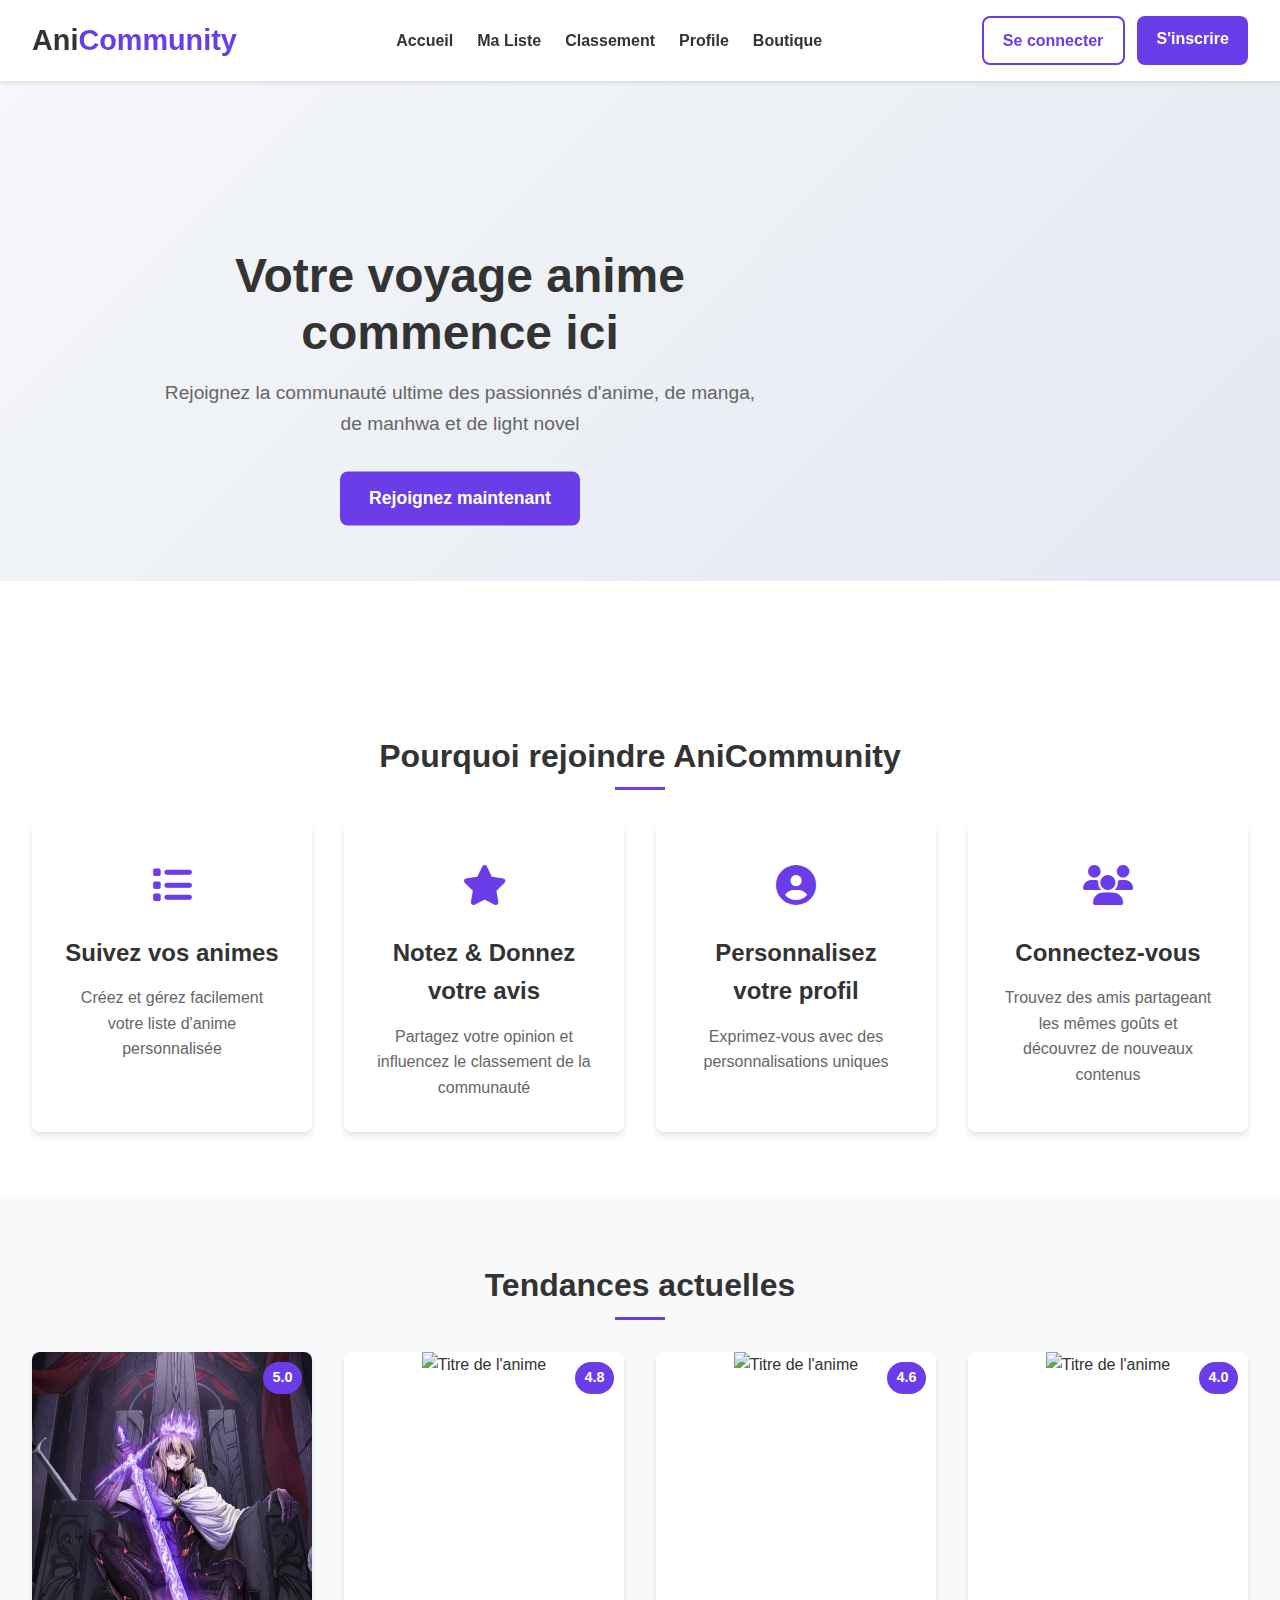
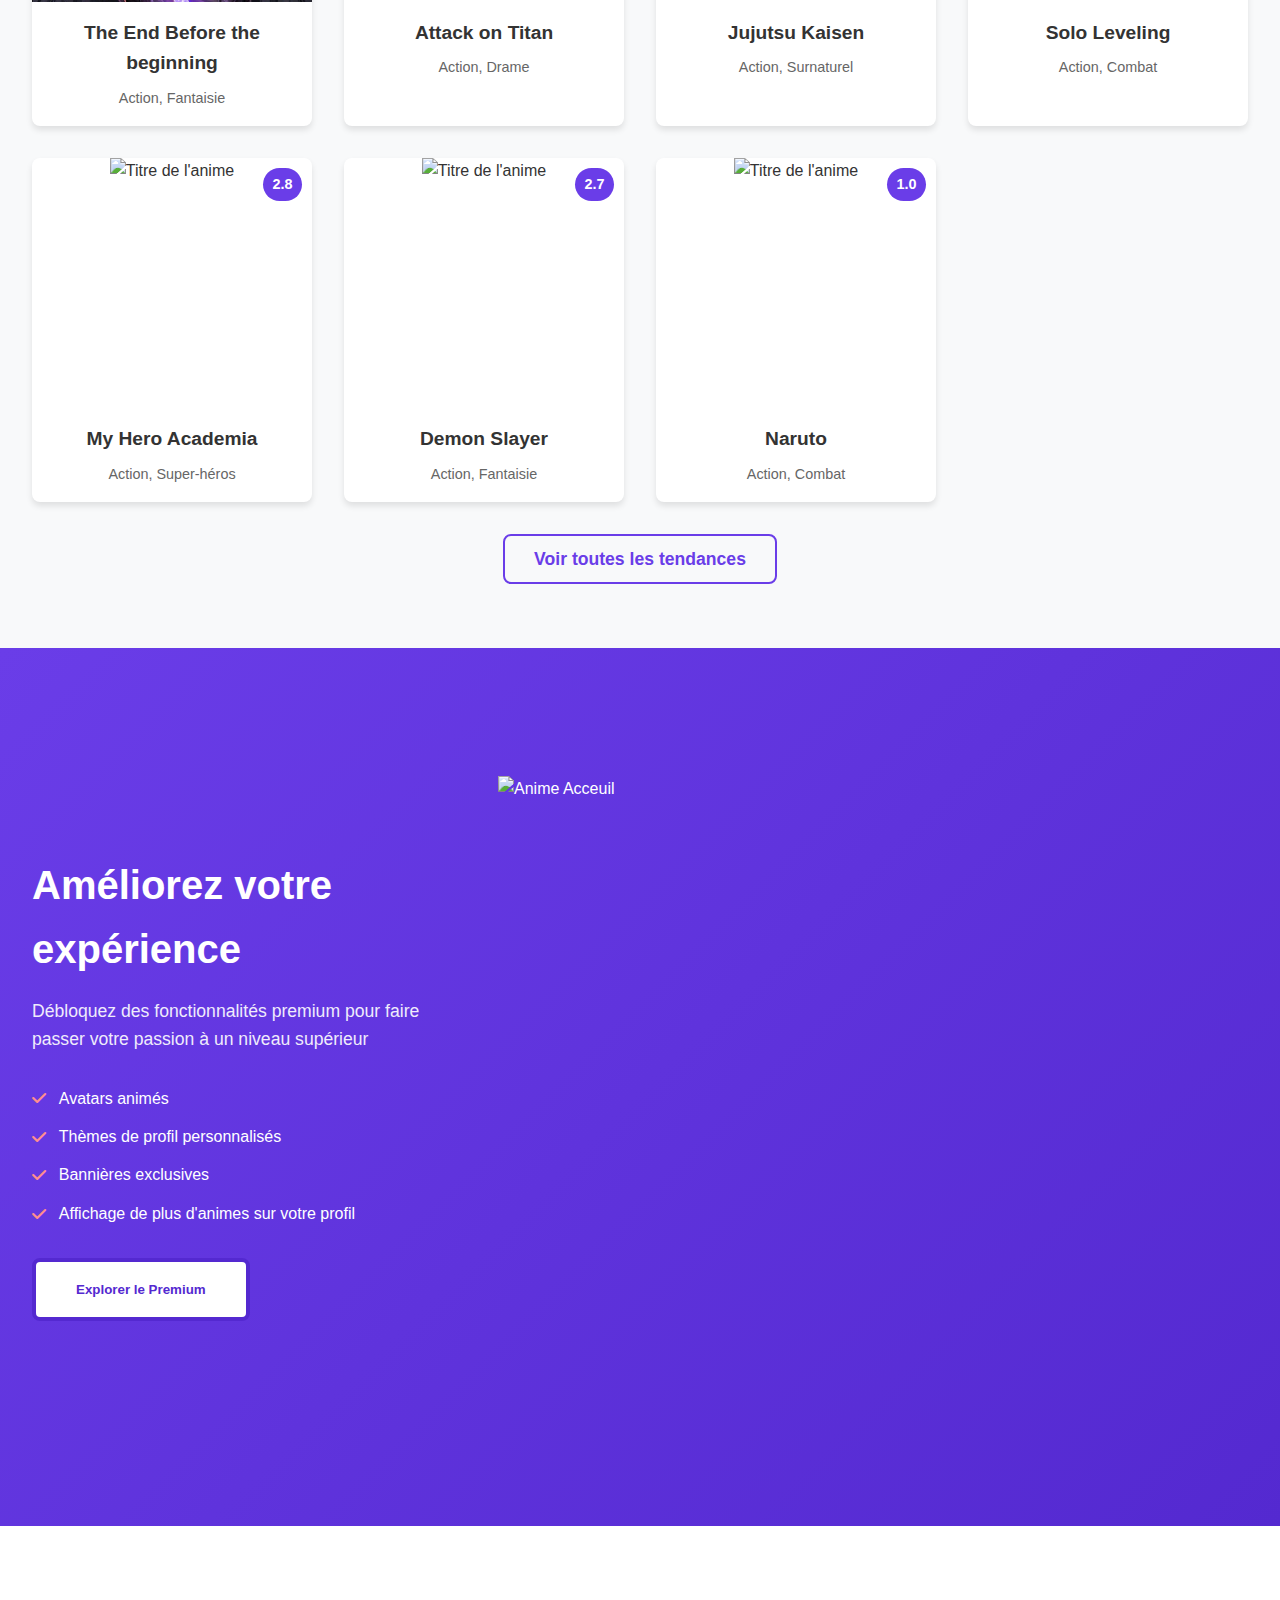
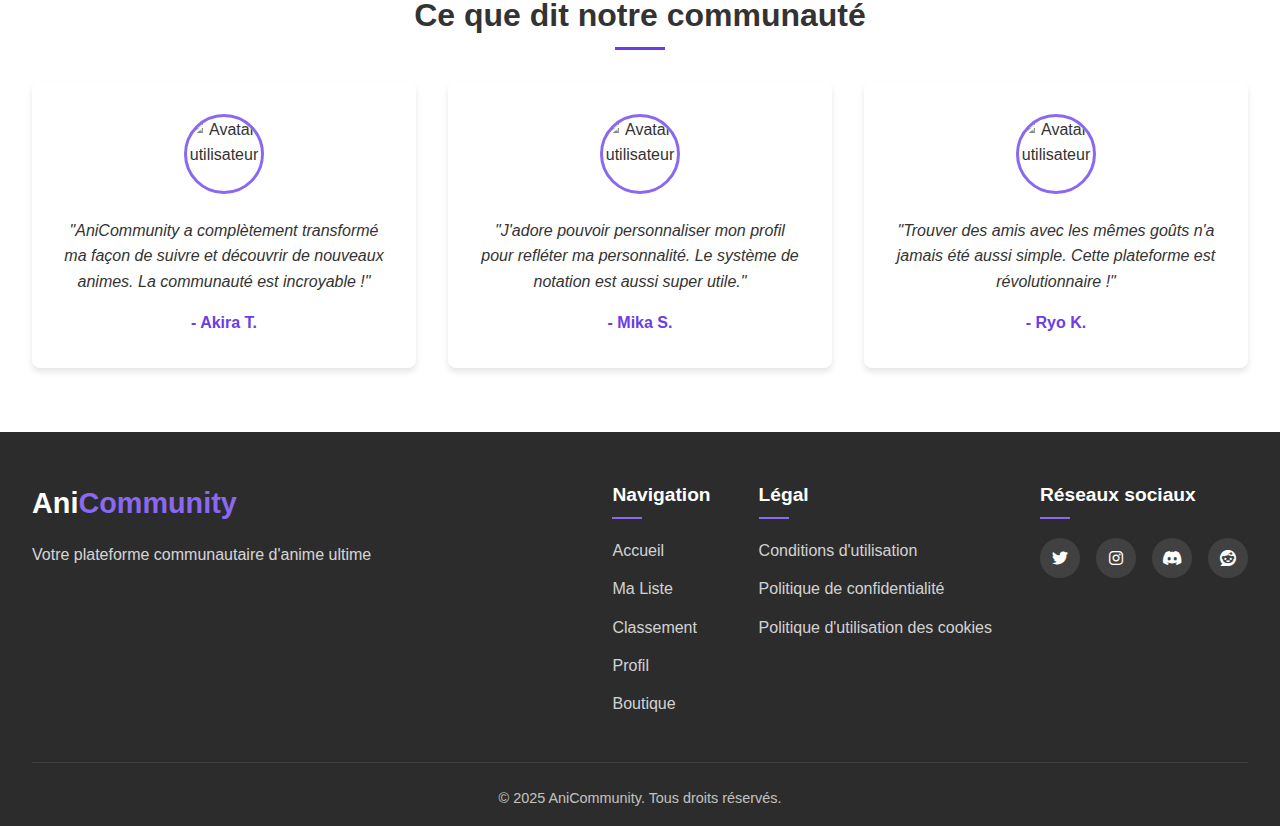
==== commit dbfe4a7e: "premium" ====
--- a/index.html
+++ b/index.html
@@ -88,7 +88,7 @@
                     <div class="rating">5.0</div>
                 </div>
                 <div class="anime-info">
-                    <h3>The Beginning After The End</h3>
+                    <h3>The End Before the beginning</h3>
                     <p>Action, Fantaisie</p>
                 </div>
             </div>
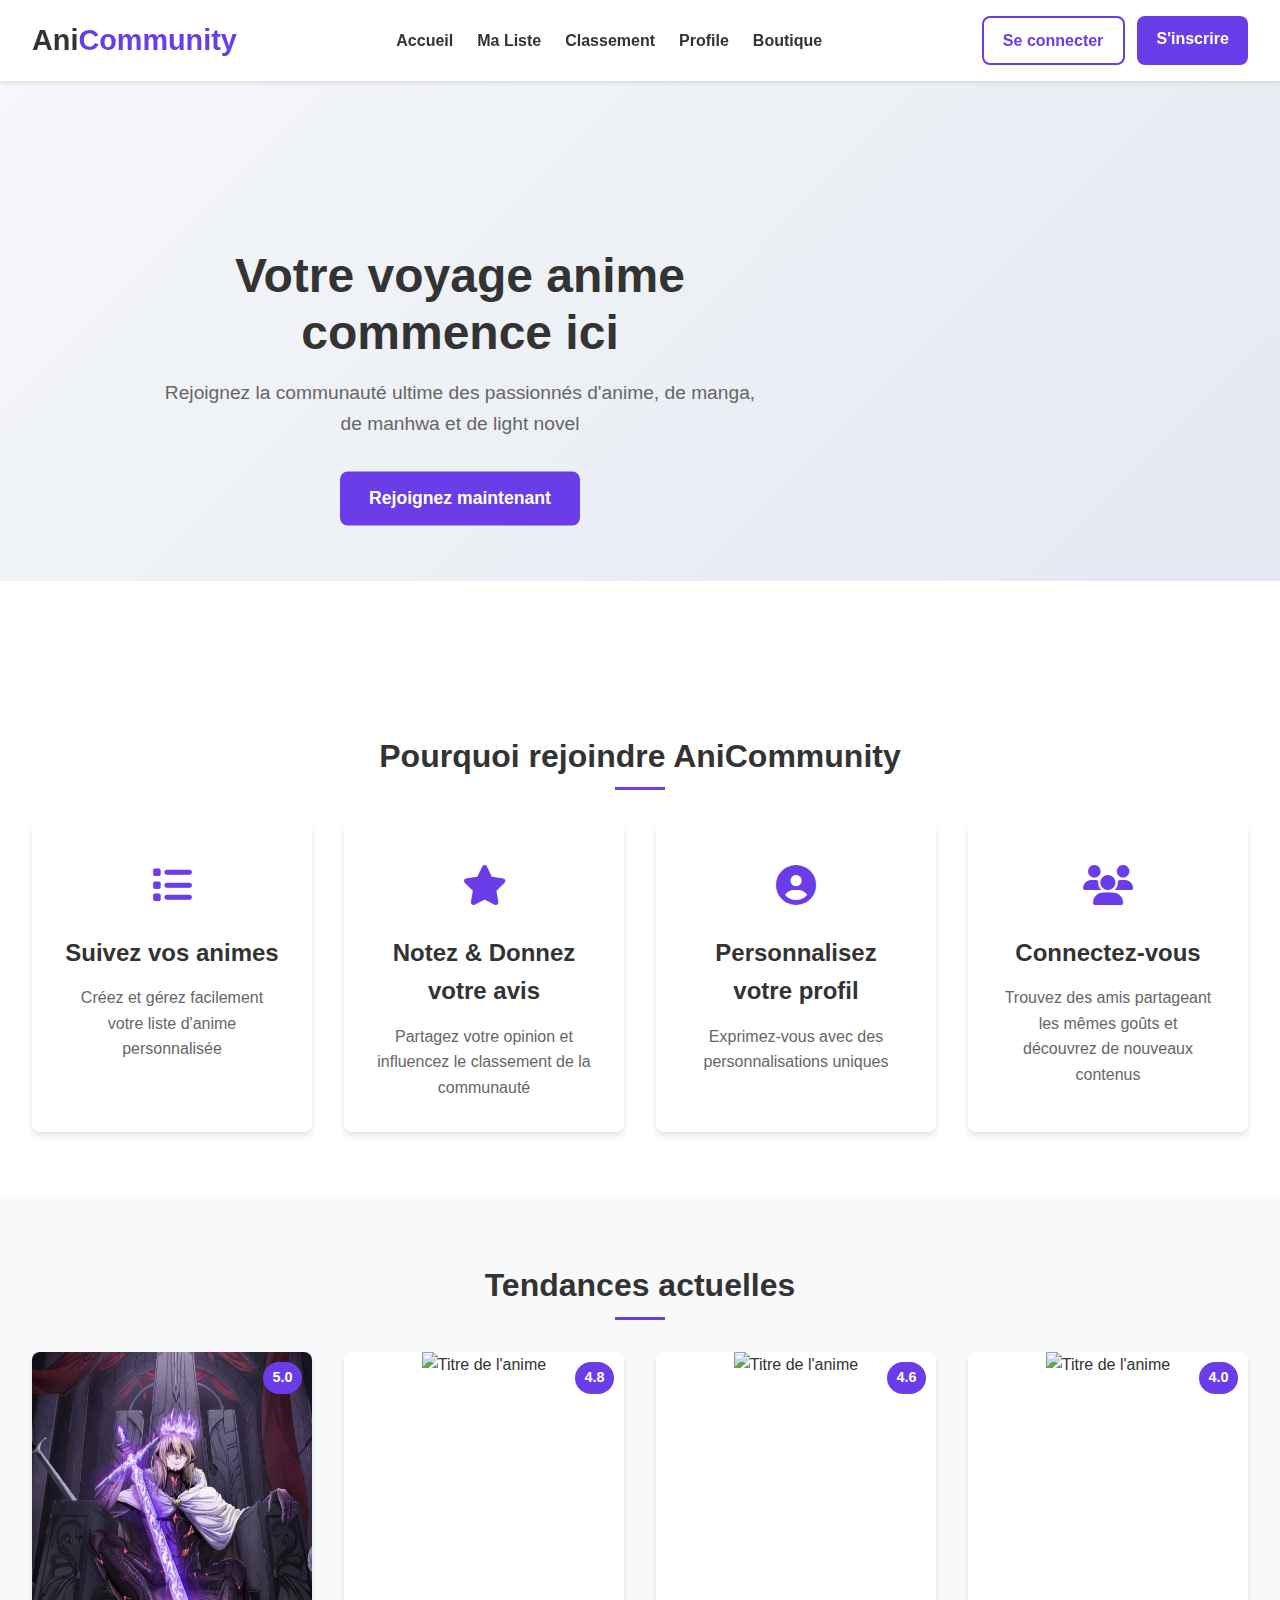
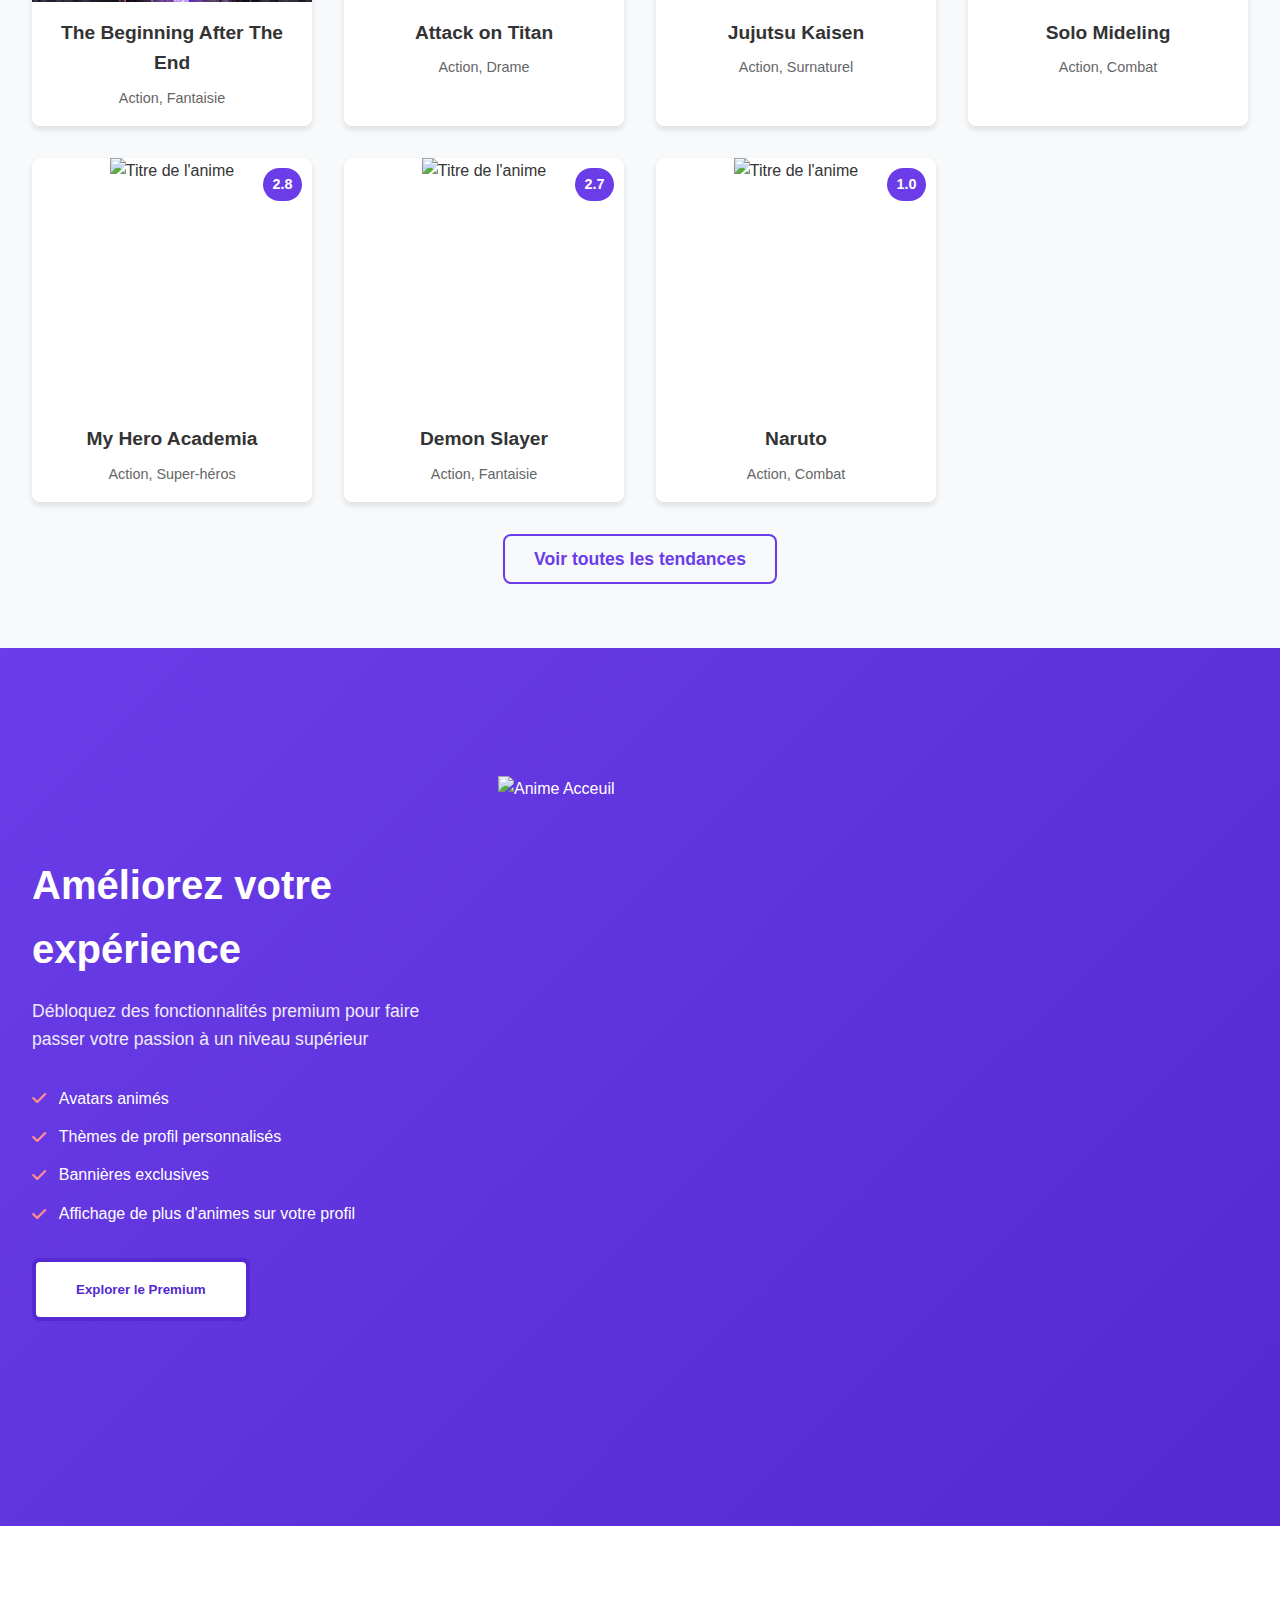
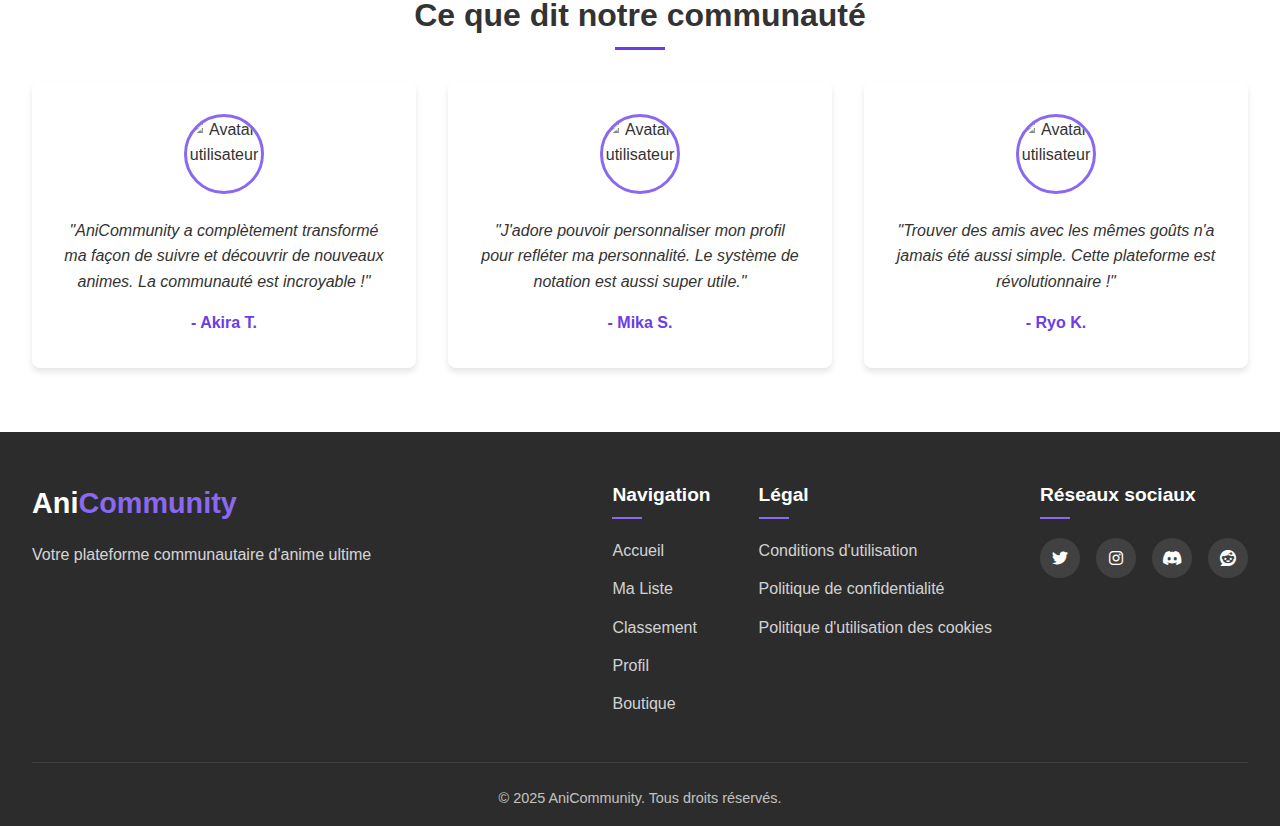
==== commit 3f95c8dc: "Update index.html" ====
--- a/index.html
+++ b/index.html
@@ -88,7 +88,7 @@
                     <div class="rating">5.0</div>
                 </div>
                 <div class="anime-info">
-                    <h3>The End Before the beginning</h3>
+                    <h3>The Beginning After The End</h3>
                     <p>Action, Fantaisie</p>
                 </div>
             </div>
@@ -118,7 +118,7 @@
                     <div class="rating">4.0</div>
                 </div>
                 <div class="anime-info">
-                    <h3>Solo Leveling</h3>
+                    <h3>Solo Mideling</h3>
                     <p>Action, Combat</p>
                 </div>
             </div>
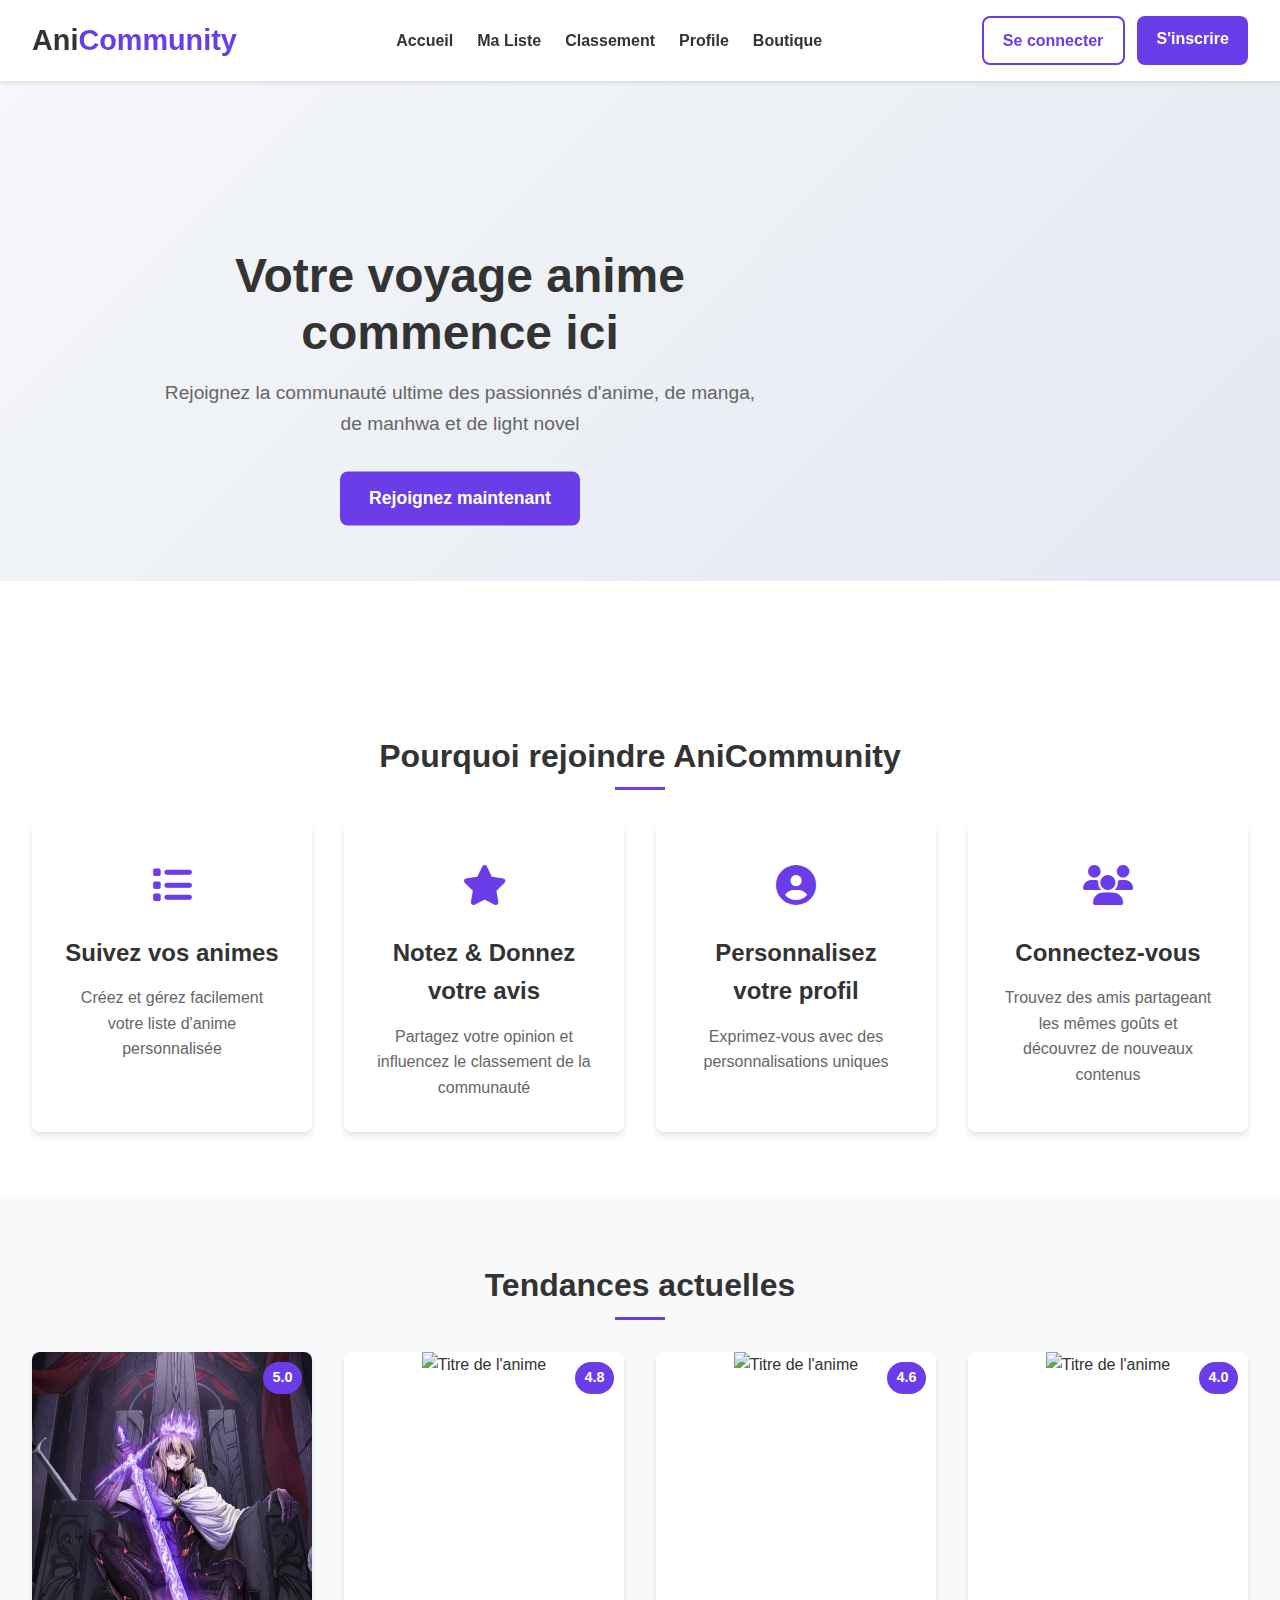
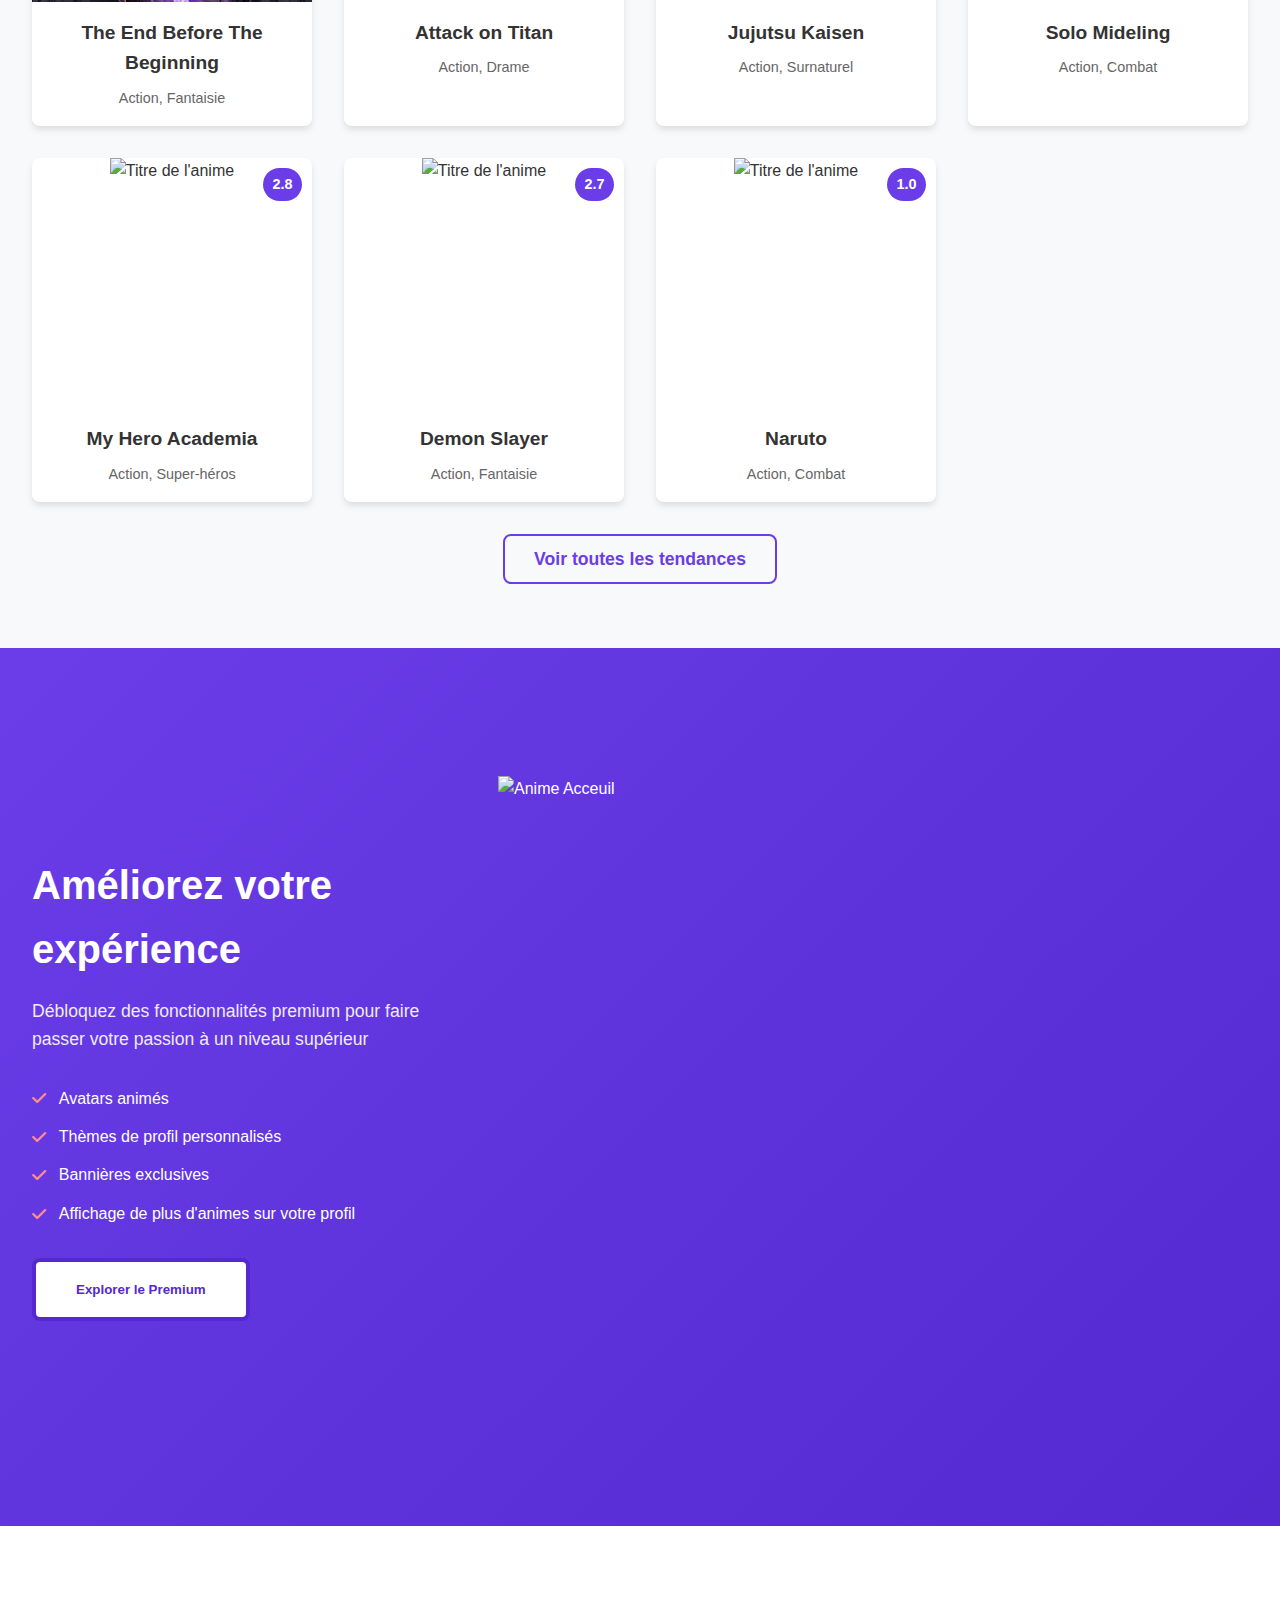
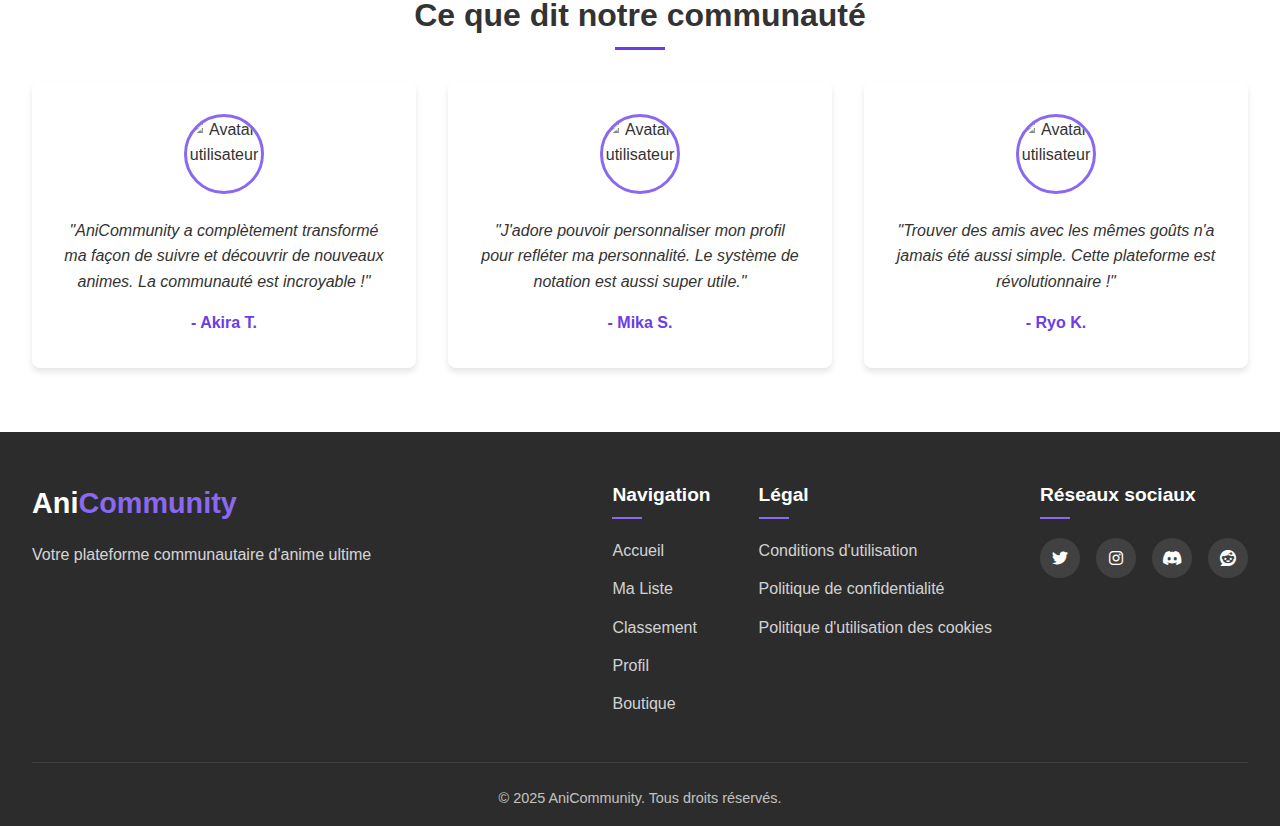
==== commit 6bd2768c: "premium" ====
--- a/index.html
+++ b/index.html
@@ -88,7 +88,7 @@
                     <div class="rating">5.0</div>
                 </div>
                 <div class="anime-info">
-                    <h3>The Beginning After The End</h3>
+                    <h3>The End Before The Beginning</h3>
                     <p>Action, Fantaisie</p>
                 </div>
             </div>
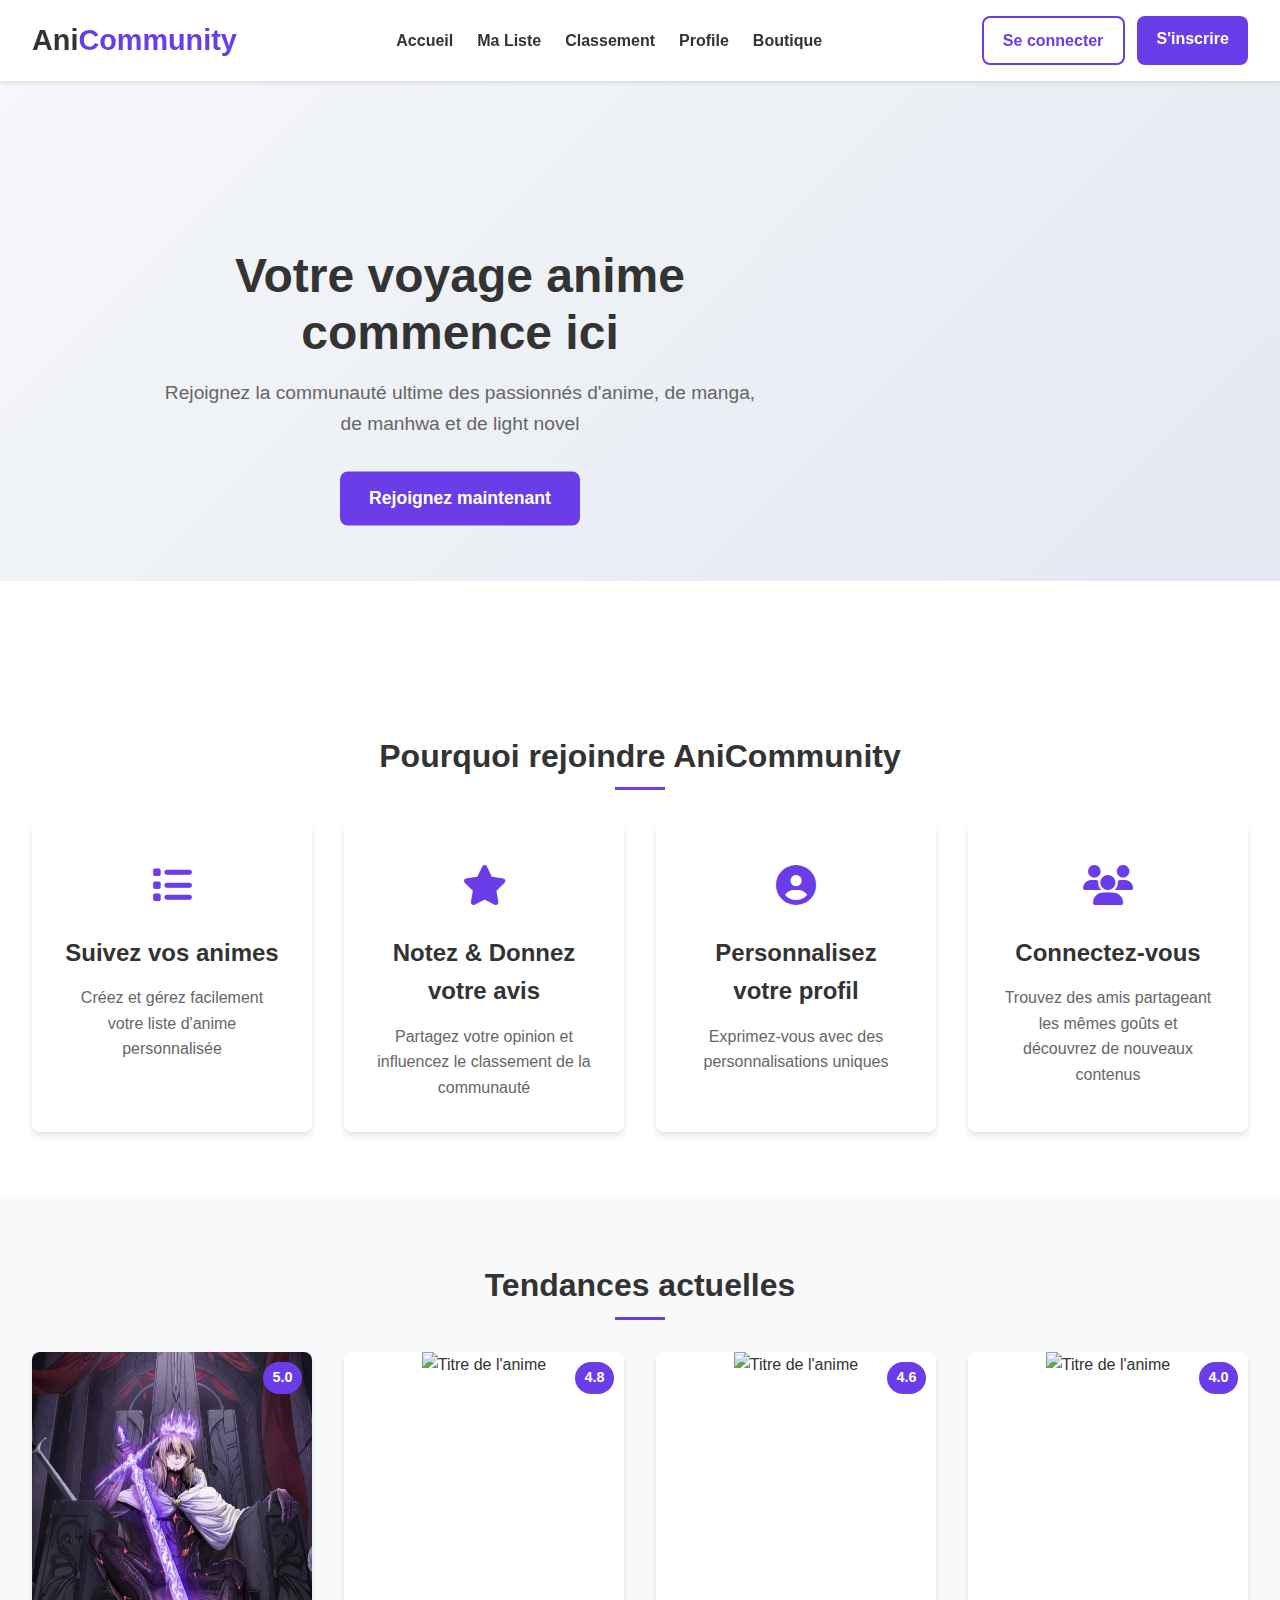
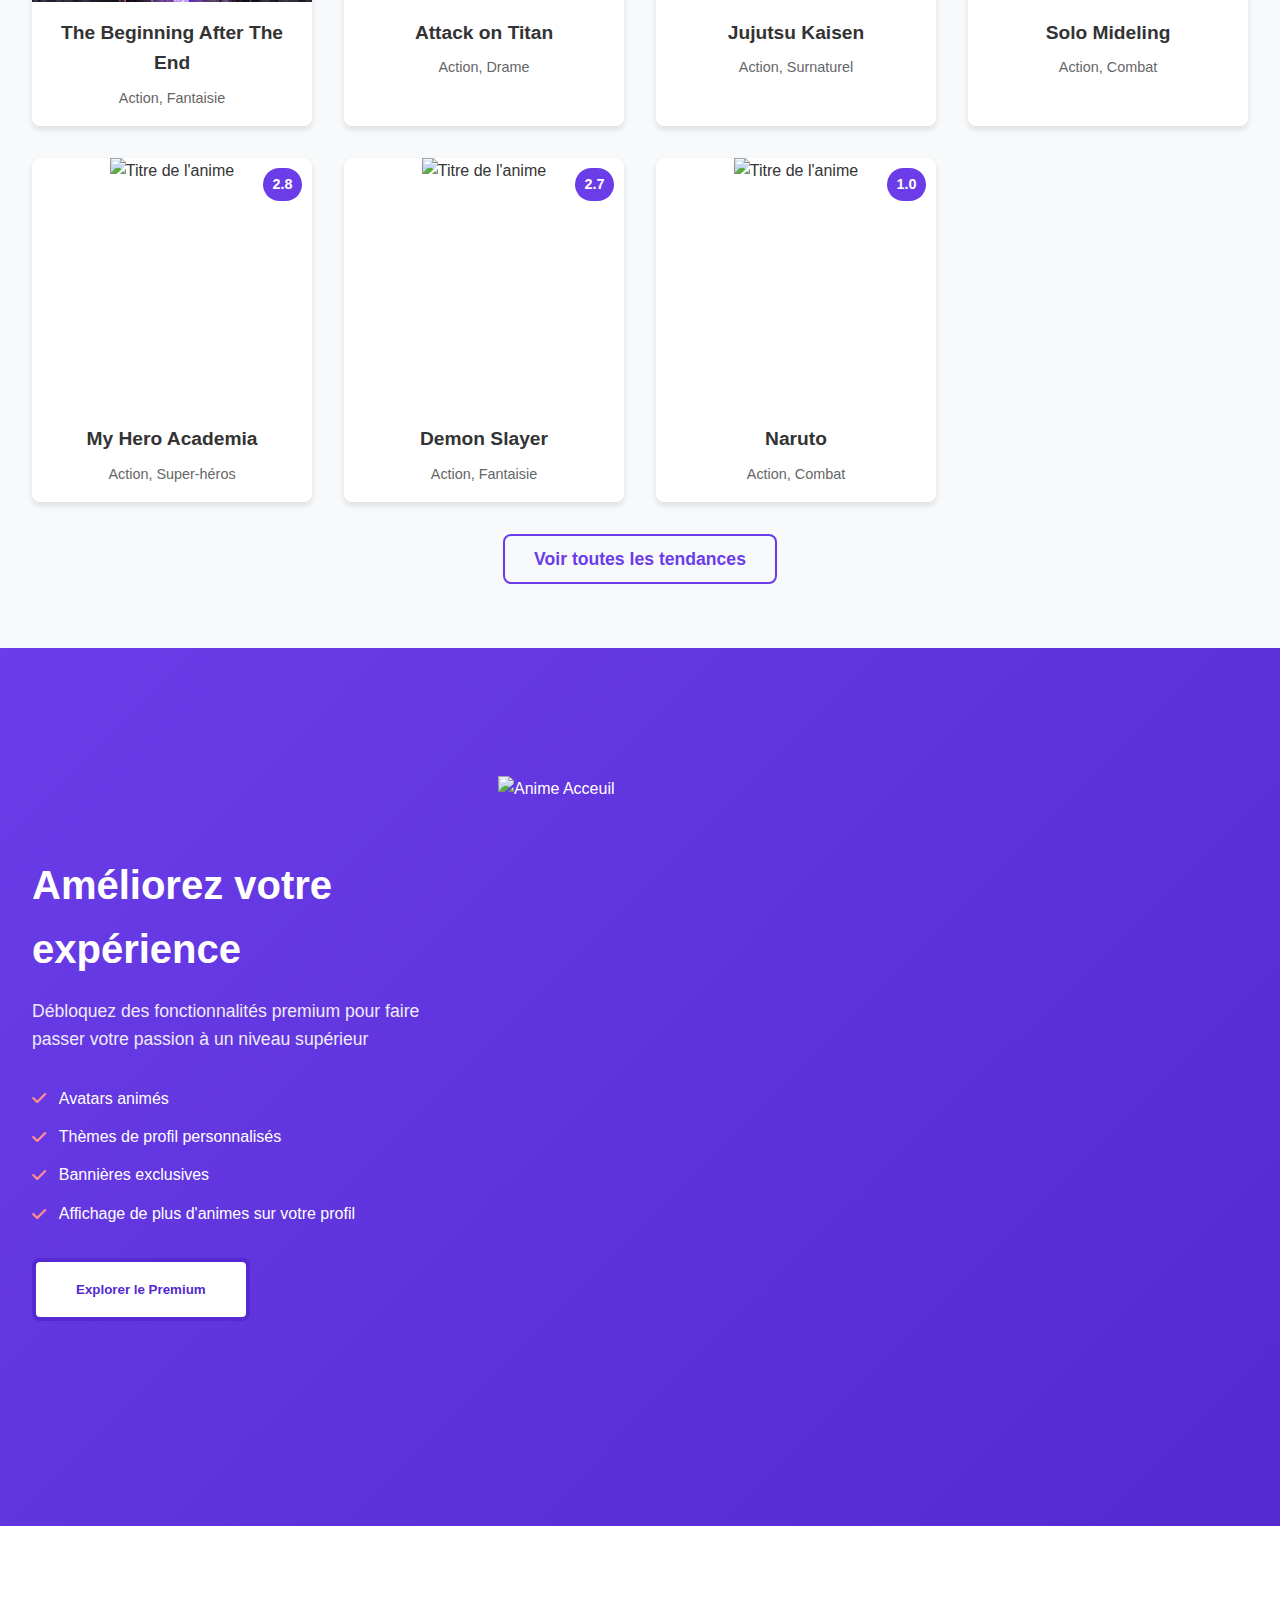
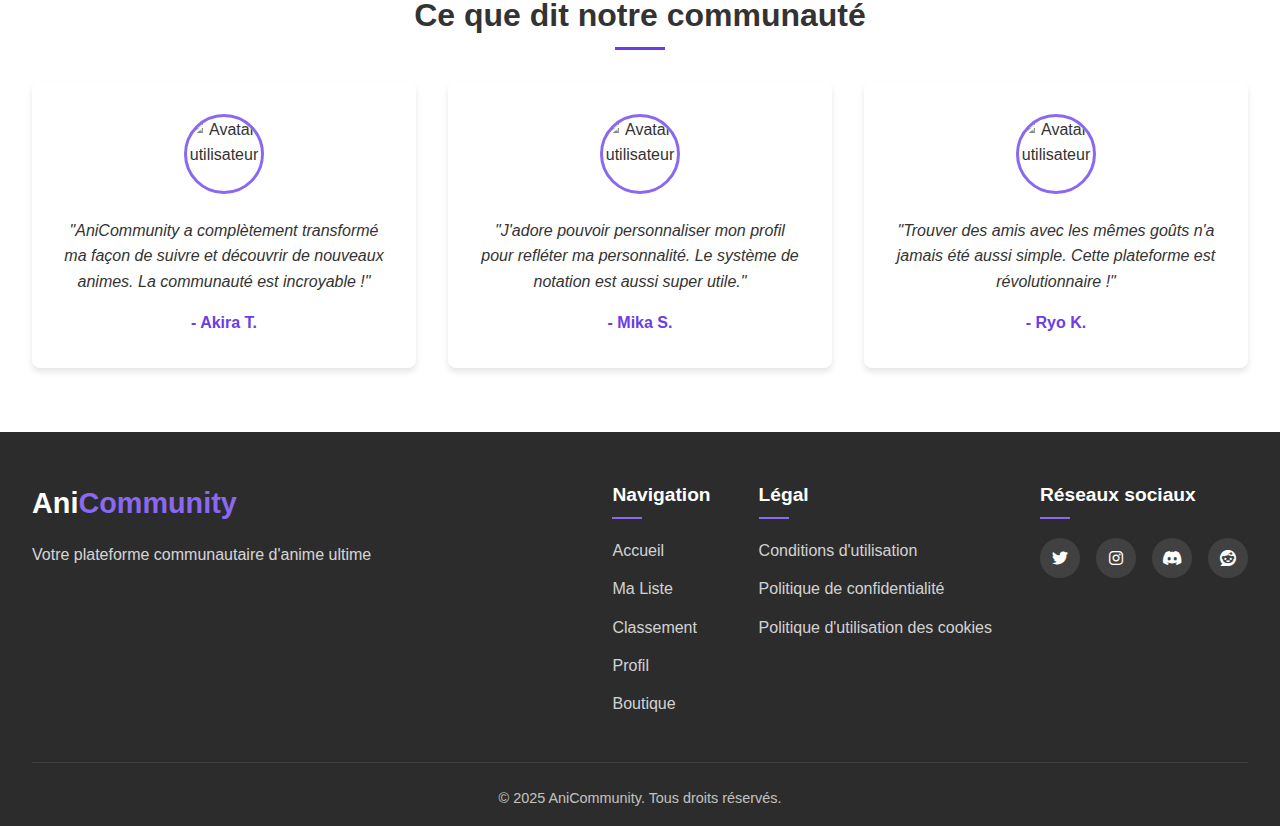
==== commit 8dc74547: "Update index.html" ====
--- a/index.html
+++ b/index.html
@@ -88,7 +88,7 @@
                     <div class="rating">5.0</div>
                 </div>
                 <div class="anime-info">
-                    <h3>The End Before The Beginning</h3>
+                    <h3>The Beginning After The End</h3>
                     <p>Action, Fantaisie</p>
                 </div>
             </div>
